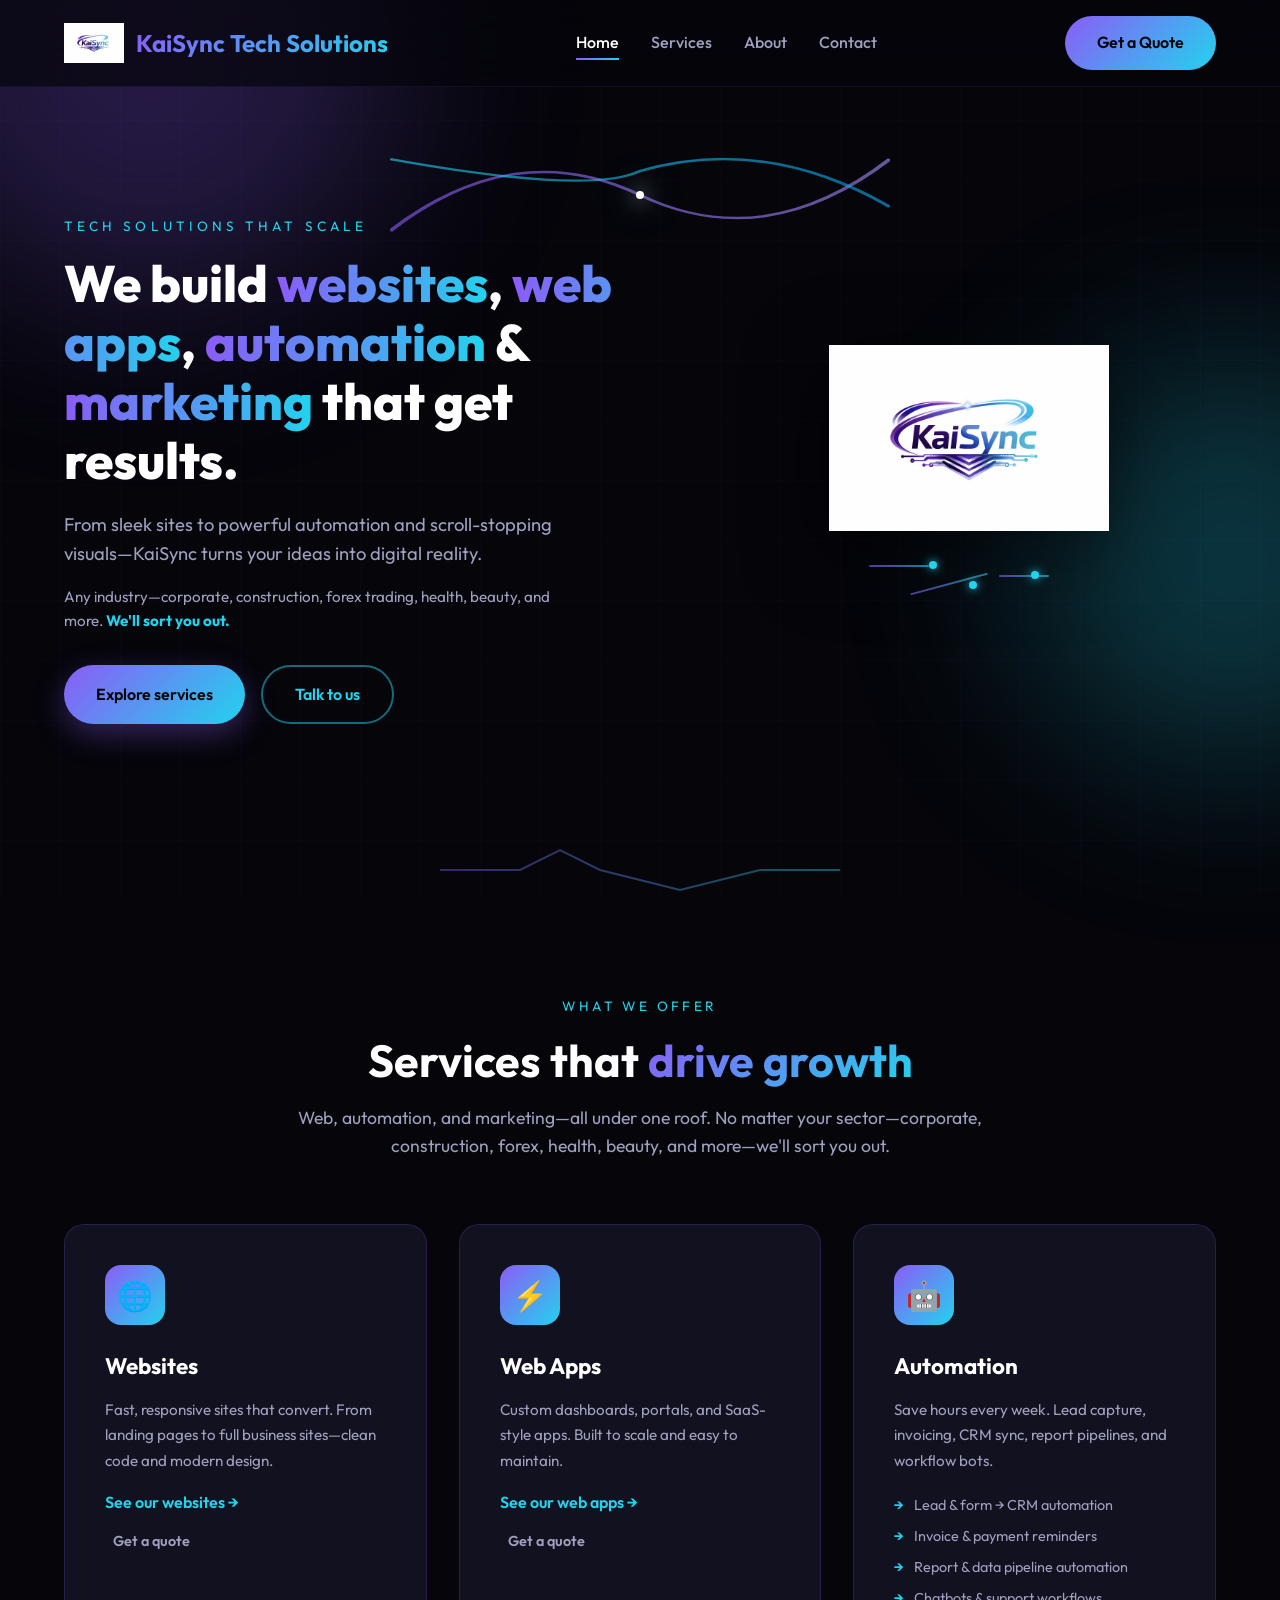
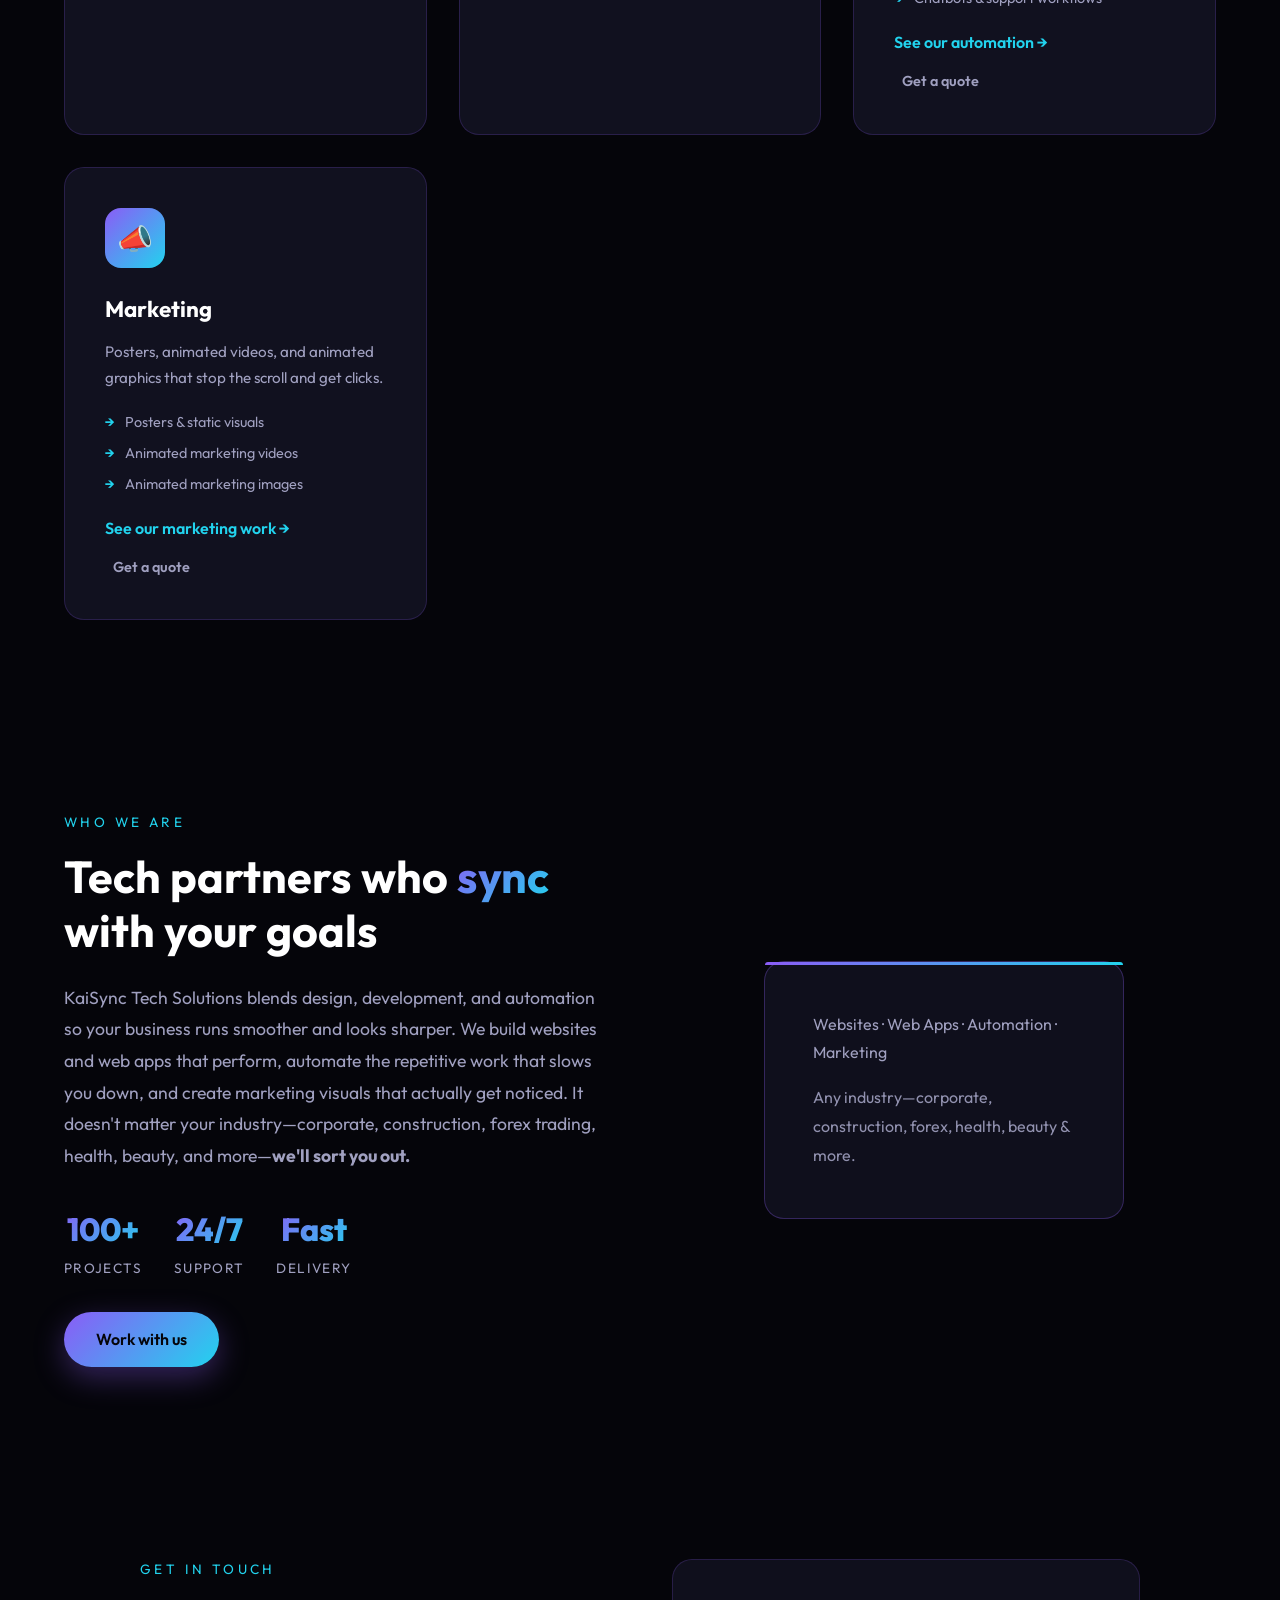
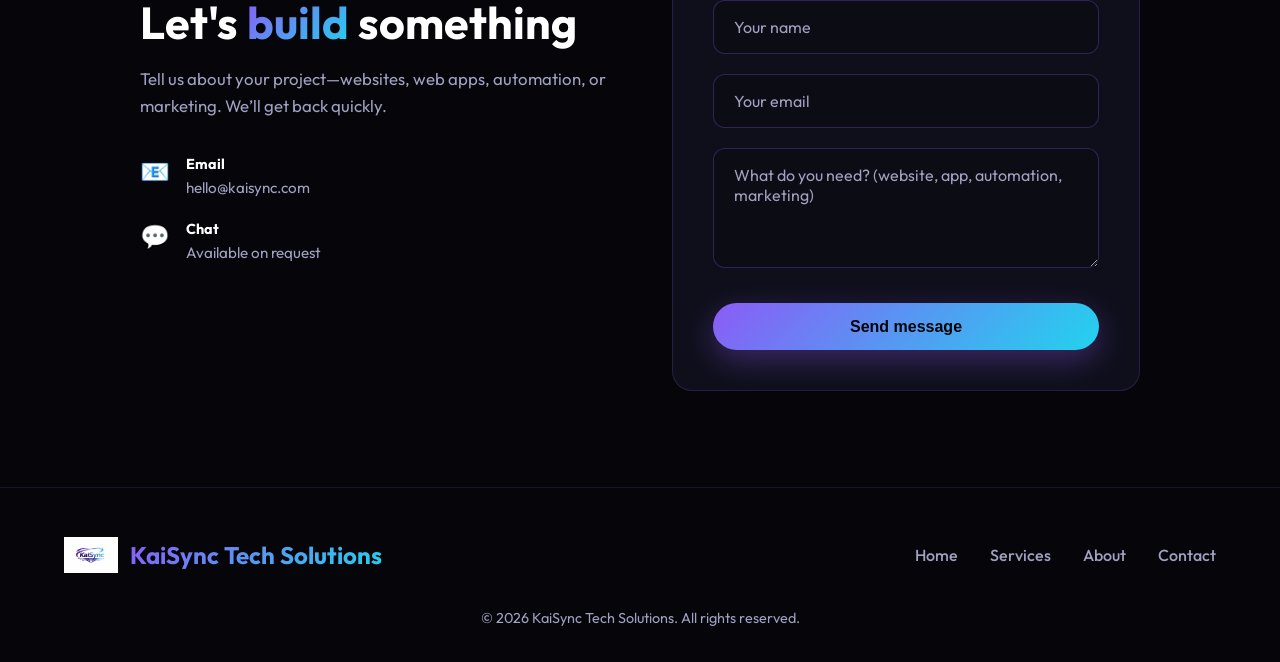
==== index.html @ a24d7d3e "initial commit" ====
<!DOCTYPE html>
<html lang="en">
<head>
    <meta charset="UTF-8">
    <meta name="viewport" content="width=device-width, initial-scale=1.0">
    <title>KaiSync Tech Solutions – Websites, Web Apps, Automation & Marketing</title>
    <link rel="stylesheet" href="styles.css">
    <link rel="preconnect" href="https://fonts.googleapis.com">
    <link rel="preconnect" href="https://fonts.gstatic.com" crossorigin>
    <link href="https://fonts.googleapis.com/css2?family=Outfit:wght@300;400;500;600;700;800&display=swap" rel="stylesheet">
</head>
<body>
    <!-- Animated background grid -->
    <div class="bg-grid" aria-hidden="true"></div>
    <div class="bg-glow bg-glow-1" aria-hidden="true"></div>
    <div class="bg-glow bg-glow-2" aria-hidden="true"></div>

    <nav class="navbar" id="navbar">
        <div class="container nav-inner">
            <a href="#home" class="logo-wrap">
                <img src="assets/logo.png" alt="KaiSync Tech Solutions" class="logo-img" onerror="this.style.display='none'">
                <span class="logo-text">KaiSync Tech Solutions</span>
            </a>
            <ul class="nav-menu" id="navMenu">
                <li><a href="#home" class="nav-link active">Home</a></li>
                <li><a href="#services" class="nav-link">Services</a></li>
                <li><a href="#about" class="nav-link">About</a></li>
                <li><a href="#contact" class="nav-link">Contact</a></li>
            </ul>
            <a href="#contact" class="btn btn-nav">Get a Quote</a>
            <button class="hamburger" id="hamburger" aria-label="Menu">
                <span></span><span></span><span></span>
            </button>
        </div>
    </nav>

    <main>
        <!-- Hero -->
        <section id="home" class="hero">
            <div class="hero-orbits" aria-hidden="true">
                <svg class="orbit orbit-left" viewBox="0 0 200 100" preserveAspectRatio="none">
                    <path class="orbit-path" d="M 0 80 Q 50 0 100 50 Q 150 100 200 20" fill="none" stroke="url(#grad-purple)" stroke-width="2"/>
                    <defs><linearGradient id="grad-purple" x1="0%" y1="0%" x2="100%" y2="0%"><stop offset="0%" style="stop-color:#8b5cf6"/><stop offset="100%" style="stop-color:#a78bfa"/></linearGradient></defs>
                </svg>
                <svg class="orbit orbit-right" viewBox="0 0 200 100" preserveAspectRatio="none">
                    <path class="orbit-path" d="M 0 20 Q 80 50 100 30 Q 150 0 200 60" fill="none" stroke="url(#grad-cyan)" stroke-width="2"/>
                    <defs><linearGradient id="grad-cyan" x1="0%" y1="0%" x2="100%" y2="0%"><stop offset="0%" style="stop-color:#22d3ee"/><stop offset="100%" style="stop-color:#0ea5e9"/></linearGradient></defs>
                </svg>
                <span class="orbit-sparkle"></span>
            </div>
            <div class="container hero-inner">
                <div class="hero-content">
                    <p class="hero-eyebrow">Tech solutions that scale</p>
                    <h1 class="hero-title">We build <span class="gradient-text">websites</span>, <span class="gradient-text">web apps</span>, <span class="gradient-text">automation</span> &amp; <span class="gradient-text">marketing</span> that get results.</h1>
                    <p class="hero-subtitle">From sleek sites to powerful automation and scroll-stopping visuals—KaiSync turns your ideas into digital reality.</p>
                    <p class="hero-industries">Any industry—corporate, construction, forex trading, health, beauty, and more. <strong>We'll sort you out.</strong></p>
                    <div class="hero-buttons">
                        <a href="#services" class="btn btn-primary">Explore services</a>
                        <a href="#contact" class="btn btn-secondary">Talk to us</a>
                    </div>
                </div>
                <div class="hero-media">
                    <img src="assets/logo.png" alt="KaiSync Tech Solutions" class="hero-logo">
                    <div class="circuit-mock" aria-hidden="true">
                        <span class="circuit-line c1"></span><span class="circuit-line c2"></span><span class="circuit-line c3"></span>
                        <span class="circuit-node n1"></span><span class="circuit-node n2"></span><span class="circuit-node n3"></span>
                    </div>
                </div>
            </div>
            <div class="hero-circuit-bottom" aria-hidden="true">
                <svg viewBox="0 0 400 60" class="circuit-svg"><path class="circuit-path" d="M0 30 H80 L120 10 L160 30 L240 50 L320 30 L400 30" fill="none" stroke="url(#hero-circuit)" stroke-width="2"/><defs><linearGradient id="hero-circuit" x1="0%" y1="0%" x2="100%" y2="0%"><stop offset="0%" stop-color="#8b5cf6"/><stop offset="100%" stop-color="#22d3ee"/></linearGradient></defs></svg>
            </div>
        </section>

        <!-- Services -->
        <section id="services" class="services">
            <div class="container">
                <div class="section-header">
                    <p class="section-eyebrow">What we offer</p>
                    <h2 class="section-title">Services that <span class="gradient-text">drive growth</span></h2>
                    <p class="section-desc">Web, automation, and marketing—all under one roof. No matter your sector—corporate, construction, forex, health, beauty, and more—we'll sort you out.</p>
                </div>
                <div class="services-grid">
                    <article class="service-card" data-tilt>
                        <a href="services/websites.html" class="service-card-link">
                            <div class="service-card-glow"></div>
                            <div class="service-icon-wrap"><span class="service-icon">🌐</span></div>
                            <h3>Websites</h3>
                            <p>Fast, responsive sites that convert. From landing pages to full business sites—clean code and modern design.</p>
                            <span class="service-link">See our websites →</span>
                        </a>
                        <a href="#contact" class="service-link service-link-sub">Get a quote</a>
                    </article>
                    <article class="service-card" data-tilt>
                        <a href="services/web-apps.html" class="service-card-link">
                            <div class="service-card-glow"></div>
                            <div class="service-icon-wrap"><span class="service-icon">⚡</span></div>
                            <h3>Web Apps</h3>
                            <p>Custom dashboards, portals, and SaaS-style apps. Built to scale and easy to maintain.</p>
                            <span class="service-link">See our web apps →</span>
                        </a>
                        <a href="#contact" class="service-link service-link-sub">Get a quote</a>
                    </article>
                    <article class="service-card" data-tilt>
                        <a href="services/automation.html" class="service-card-link">
                            <div class="service-card-glow"></div>
                            <div class="service-icon-wrap"><span class="service-icon">🤖</span></div>
                            <h3>Automation</h3>
                            <p>Save hours every week. Lead capture, invoicing, CRM sync, report pipelines, and workflow bots.</p>
                            <ul class="service-highlights">
                                <li>Lead & form → CRM automation</li>
                                <li>Invoice & payment reminders</li>
                                <li>Report & data pipeline automation</li>
                                <li>Chatbots & support workflows</li>
                            </ul>
                            <span class="service-link">See our automation →</span>
                        </a>
                        <a href="#contact" class="service-link service-link-sub">Get a quote</a>
                    </article>
                    <article class="service-card" data-tilt>
                        <a href="services/marketing.html" class="service-card-link">
                            <div class="service-card-glow"></div>
                            <div class="service-icon-wrap"><span class="service-icon">📣</span></div>
                            <h3>Marketing</h3>
                            <p>Posters, animated videos, and animated graphics that stop the scroll and get clicks.</p>
                            <ul class="service-highlights">
                                <li>Posters & static visuals</li>
                                <li>Animated marketing videos</li>
                                <li>Animated marketing images</li>
                            </ul>
                            <span class="service-link">See our marketing work →</span>
                        </a>
                        <a href="#contact" class="service-link service-link-sub">Get a quote</a>
                    </article>
                </div>
            </div>
        </section>

        <!-- About -->
        <section id="about" class="about">
            <div class="container">
                <div class="about-inner">
                    <div class="about-content">
                        <p class="section-eyebrow">Who we are</p>
                        <h2 class="section-title">Tech partners who <span class="gradient-text">sync</span> with your goals</h2>
                        <p class="about-desc">KaiSync Tech Solutions blends design, development, and automation so your business runs smoother and looks sharper. We build websites and web apps that perform, automate the repetitive work that slows you down, and create marketing visuals that actually get noticed. It doesn't matter your industry—corporate, construction, forex trading, health, beauty, and more—<strong>we'll sort you out.</strong></p>
                        <div class="about-stats">
                            <div class="stat"><span class="stat-num">100+</span><span class="stat-label">Projects</span></div>
                            <div class="stat"><span class="stat-num">24/7</span><span class="stat-label">Support</span></div>
                            <div class="stat"><span class="stat-num">Fast</span><span class="stat-label">Delivery</span></div>
                        </div>
                        <a href="#contact" class="btn btn-primary">Work with us</a>
                    </div>
                    <div class="about-visual">
                        <div class="about-card">
                            <span class="about-card-line"></span>
                            <p>Websites · Web Apps · Automation · Marketing</p>
                            <p class="about-card-industries">Any industry—corporate, construction, forex, health, beauty &amp; more.</p>
                        </div>
                    </div>
                </div>
            </div>
        </section>

        <!-- Contact -->
        <section id="contact" class="contact">
            <div class="container">
                <div class="contact-inner">
                    <div class="contact-info">
                        <p class="section-eyebrow">Get in touch</p>
                        <h2 class="section-title">Let's <span class="gradient-text">build</span> something</h2>
                        <p class="contact-desc">Tell us about your project—websites, web apps, automation, or marketing. We’ll get back quickly.</p>
                        <div class="contact-details">
                            <div class="contact-item">
                                <span class="contact-icon">📧</span>
                                <div><strong>Email</strong><br>hello@kaisync.com</div>
                            </div>
                            <div class="contact-item">
                                <span class="contact-icon">💬</span>
                                <div><strong>Chat</strong><br>Available on request</div>
                            </div>
                        </div>
                    </div>
                    <form class="contact-form" id="contactForm">
                        <div class="form-group">
                            <input type="text" id="name" name="name" placeholder="Your name" required>
                        </div>
                        <div class="form-group">
                            <input type="email" id="email" name="email" placeholder="Your email" required>
                        </div>
                        <div class="form-group">
                            <textarea id="message" name="message" rows="4" placeholder="What do you need? (website, app, automation, marketing)" required></textarea>
                        </div>
                        <button type="submit" class="btn btn-primary btn-block">Send message</button>
                    </form>
                </div>
            </div>
        </section>
    </main>

    <footer class="footer">
        <div class="container">
            <div class="footer-top">
                <a href="#home" class="footer-logo">
                    <img src="assets/logo.png" alt="KaiSync" class="footer-logo-img">
                    <span class="logo-text">KaiSync Tech Solutions</span>
                </a>
                <ul class="footer-nav">
                    <li><a href="#home">Home</a></li>
                    <li><a href="#services">Services</a></li>
                    <li><a href="#about">About</a></li>
                    <li><a href="#contact">Contact</a></li>
                </ul>
            </div>
            <div class="footer-bottom">
                <p>© 2026 KaiSync Tech Solutions. All rights reserved.</p>
            </div>
        </div>
    </footer>

    <script src="script.js"></script>
</body>
</html>
---- styles.css ----
/* KaiSync Tech Solutions – Purple/Cyan theme, modern animations */
* {
    margin: 0;
    padding: 0;
    box-sizing: border-box;
}

:root {
    --purple: #8b5cf6;
    --purple-light: #a78bfa;
    --purple-dark: #6d28d9;
    --cyan: #22d3ee;
    --cyan-light: #67e8f9;
    --cyan-dark: #0ea5e9;
    --black: #05050a;
    --dark: #0a0a12;
    --gray: #1a1a2e;
    --gray-light: #2a2a4a;
    --white: #ffffff;
    --text: #e0e0f0;
    --text-muted: #a0a0c0;
    --gradient-main: linear-gradient(135deg, var(--purple) 0%, var(--cyan) 100%);
    --gradient-reverse: linear-gradient(135deg, var(--cyan) 0%, var(--purple) 100%);
    --glow-purple: 0 0 40px rgba(139, 92, 246, 0.4);
    --glow-cyan: 0 0 40px rgba(34, 211, 238, 0.4);
}

html {
    scroll-behavior: smooth;
}

body {
    font-family: 'Outfit', sans-serif;
    background: var(--black);
    color: var(--text);
    line-height: 1.6;
    overflow-x: hidden;
}

.container {
    max-width: 1200px;
    margin: 0 auto;
    padding: 0 24px;
}

/* Background effects */
.bg-grid {
    position: fixed;
    inset: 0;
    background-image:
        linear-gradient(rgba(139, 92, 246, 0.03) 1px, transparent 1px),
        linear-gradient(90deg, rgba(139, 92, 246, 0.03) 1px, transparent 1px);
    background-size: 60px 60px;
    pointer-events: none;
    z-index: 0;
}

.bg-glow {
    position: fixed;
    border-radius: 50%;
    filter: blur(100px);
    opacity: 0.25;
    pointer-events: none;
    z-index: 0;
    animation: float-glow 12s ease-in-out infinite;
}

.bg-glow-1 {
    width: 500px;
    height: 500px;
    background: var(--purple);
    top: -200px;
    left: -100px;
    animation-delay: 0s;
}

.bg-glow-2 {
    width: 400px;
    height: 400px;
    background: var(--cyan);
    top: 40%;
    right: -150px;
    animation-delay: -6s;
}

@keyframes float-glow {
    0%, 100% { transform: translate(0, 0) scale(1); }
    50% { transform: translate(30px, -20px) scale(1.05); }
}

/* Navbar */
.navbar {
    position: fixed;
    top: 0;
    left: 0;
    right: 0;
    z-index: 1000;
    padding: 1rem 0;
    transition: all 0.4s cubic-bezier(0.4, 0, 0.2, 1);
    background: rgba(5, 5, 10, 0.7);
    backdrop-filter: blur(20px);
    border-bottom: 1px solid rgba(139, 92, 246, 0.1);
}

.navbar.scrolled {
    background: rgba(5, 5, 10, 0.95);
    box-shadow: var(--glow-purple);
}

.nav-inner {
    display: flex;
    align-items: center;
    justify-content: space-between;
    gap: 2rem;
}

.logo-wrap {
    display: flex;
    align-items: center;
    gap: 0.75rem;
    text-decoration: none;
    color: inherit;
}

.logo-img {
    height: 40px;
    width: auto;
    object-fit: contain;
}

.logo-text {
    font-size: 1.5rem;
    font-weight: 700;
    background: var(--gradient-main);
    -webkit-background-clip: text;
    -webkit-text-fill-color: transparent;
    background-clip: text;
}

.nav-menu {
    display: flex;
    list-style: none;
    gap: 2rem;
    align-items: center;
}

.nav-link {
    color: var(--text-muted);
    text-decoration: none;
    font-weight: 500;
    position: relative;
    padding: 0.5rem 0;
    transition: color 0.3s ease;
}

.nav-link::after {
    content: '';
    position: absolute;
    bottom: 0;
    left: 0;
    width: 0;
    height: 2px;
    background: var(--gradient-main);
    transition: width 0.3s ease;
}

.nav-link:hover,
.nav-link.active {
    color: var(--white);
}

.nav-link:hover::after,
.nav-link.active::after {
    width: 100%;
}

.btn-nav {
    display: inline-flex;
    align-items: center;
    padding: 0.6rem 1.5rem;
    border-radius: 999px;
    font-weight: 600;
    text-decoration: none;
    background: var(--gradient-main);
    color: var(--black);
    border: none;
    cursor: pointer;
    transition: transform 0.3s ease, box-shadow 0.3s ease;
}

.btn-nav:hover {
    transform: translateY(-2px);
    box-shadow: var(--glow-purple);
}

.hamburger {
    display: none;
    flex-direction: column;
    gap: 6px;
    background: none;
    border: none;
    cursor: pointer;
    padding: 8px;
}

.hamburger span {
    width: 24px;
    height: 2px;
    background: var(--gradient-main);
    border-radius: 2px;
    transition: transform 0.3s ease, opacity 0.3s ease;
}

.hamburger.active span:nth-child(1) {
    transform: rotate(45deg) translate(5px, 5px);
}

.hamburger.active span:nth-child(2) {
    opacity: 0;
}

.hamburger.active span:nth-child(3) {
    transform: rotate(-45deg) translate(5px, -5px);
}

/* Hero */
.hero {
    position: relative;
    min-height: 100vh;
    display: flex;
    align-items: center;
    padding: 120px 0 80px;
    overflow: hidden;
}

.hero-orbits {
    position: absolute;
    top: 15%;
    left: 50%;
    transform: translateX(-50%);
    width: 80%;
    max-width: 500px;
    height: 120px;
    pointer-events: none;
}

.orbit {
    position: absolute;
    width: 100%;
    height: 100%;
    opacity: 0.6;
}

.orbit-left {
    animation: orbit-float 8s ease-in-out infinite;
}

.orbit-right {
    animation: orbit-float 8s ease-in-out infinite reverse;
    animation-delay: -2s;
}

.orbit-path {
    stroke-dasharray: 400;
    stroke-dashoffset: 400;
    animation: orbit-draw 3s ease forwards;
}

@keyframes orbit-float {
    0%, 100% { transform: translateY(0); }
    50% { transform: translateY(-10px); }
}

@keyframes orbit-draw {
    to { stroke-dashoffset: 0; }
}

.orbit-sparkle {
    position: absolute;
    top: 50%;
    left: 50%;
    transform: translate(-50%, -50%);
    width: 8px;
    height: 8px;
    background: var(--white);
    border-radius: 50%;
    box-shadow: 0 0 20px var(--white), 0 0 40px var(--cyan);
    animation: sparkle-pulse 2s ease-in-out infinite;
}

@keyframes sparkle-pulse {
    0%, 100% { opacity: 1; transform: translate(-50%, -50%) scale(1); }
    50% { opacity: 0.7; transform: translate(-50%, -50%) scale(1.3); }
}

.hero-inner {
    display: grid;
    grid-template-columns: 1.2fr 1fr;
    gap: 4rem;
    align-items: center;
    position: relative;
    z-index: 1;
}

.hero-content {
    animation: fade-up 1s ease forwards;
}

.hero-eyebrow {
    font-size: 0.85rem;
    text-transform: uppercase;
    letter-spacing: 0.3em;
    color: var(--cyan);
    margin-bottom: 1rem;
    opacity: 0;
    animation: fade-up 0.8s ease 0.2s forwards;
}

.hero-title {
    font-size: clamp(2rem, 4vw, 3.2rem);
    font-weight: 800;
    line-height: 1.15;
    margin-bottom: 1.25rem;
    color: var(--white);
    opacity: 0;
    animation: fade-up 0.8s ease 0.3s forwards;
}

.gradient-text {
    background: var(--gradient-main);
    -webkit-background-clip: text;
    -webkit-text-fill-color: transparent;
    background-clip: text;
}

.hero-subtitle {
    font-size: 1.15rem;
    color: var(--text-muted);
    margin-bottom: 1rem;
    max-width: 520px;
    opacity: 0;
    animation: fade-up 0.8s ease 0.4s forwards;
}

.hero-industries {
    font-size: 0.95rem;
    color: var(--text-muted);
    margin-bottom: 2rem;
    max-width: 520px;
    opacity: 0;
    animation: fade-up 0.8s ease 0.45s forwards;
}

.hero-industries strong {
    color: var(--cyan);
}

.hero-buttons {
    display: flex;
    flex-wrap: wrap;
    gap: 1rem;
    opacity: 0;
    animation: fade-up 0.8s ease 0.5s forwards;
}

.btn {
    display: inline-flex;
    align-items: center;
    justify-content: center;
    padding: 0.9rem 2rem;
    border-radius: 999px;
    font-weight: 600;
    font-size: 1rem;
    text-decoration: none;
    border: none;
    cursor: pointer;
    transition: transform 0.3s ease, box-shadow 0.3s ease;
}

.btn-primary {
    background: var(--gradient-main);
    color: var(--black);
    box-shadow: 0 10px 30px rgba(139, 92, 246, 0.35);
}

.btn-primary:hover {
    transform: translateY(-3px);
    box-shadow: var(--glow-purple);
}

.btn-secondary {
    background: transparent;
    color: var(--cyan);
    border: 2px solid rgba(34, 211, 238, 0.5);
}

.btn-secondary:hover {
    background: rgba(34, 211, 238, 0.1);
    transform: translateY(-2px);
}

.hero-media {
    position: relative;
    display: flex;
    flex-direction: column;
    align-items: center;
    gap: 1.5rem;
    opacity: 0;
    animation: fade-up 1s ease 0.5s forwards;
}

.hero-logo {
    max-width: 280px;
    width: 100%;
    height: auto;
    filter: drop-shadow(0 20px 40px rgba(0, 0, 0, 0.5));
    animation: logo-float 6s ease-in-out infinite;
}

@keyframes logo-float {
    0%, 100% { transform: translateY(0); }
    50% { transform: translateY(-15px); }
}

.circuit-mock {
    position: relative;
    width: 200px;
    height: 40px;
}

.circuit-line {
    position: absolute;
    background: var(--gradient-main);
    border-radius: 2px;
    opacity: 0.6;
}

.circuit-line.c1 { width: 60px; height: 2px; top: 10px; left: 0; }
.circuit-line.c2 { width: 80px; height: 2px; bottom: 10px; left: 40px; transform: rotate(-15deg); }
.circuit-line.c3 { width: 50px; height: 2px; top: 20px; right: 20px; }

.circuit-node {
    position: absolute;
    width: 8px;
    height: 8px;
    background: var(--cyan);
    border-radius: 50%;
    box-shadow: 0 0 10px var(--cyan);
    animation: node-blink 2s ease-in-out infinite;
}

.circuit-node.n1 { top: 6px; left: 60px; }
.circuit-node.n2 { bottom: 6px; left: 100px; animation-delay: 0.5s; }
.circuit-node.n3 { top: 16px; right: 30px; animation-delay: 1s; }

@keyframes node-blink {
    0%, 100% { opacity: 1; }
    50% { opacity: 0.4; }
}

.hero-circuit-bottom {
    position: absolute;
    bottom: 0;
    left: 0;
    right: 0;
    height: 60px;
    pointer-events: none;
}

.circuit-svg {
    width: 100%;
    height: 100%;
    opacity: 0.4;
}

.circuit-path {
    stroke-dasharray: 500;
    stroke-dashoffset: 500;
    animation: circuit-draw 2s ease 1s forwards;
}

@keyframes circuit-draw {
    to { stroke-dashoffset: 0; }
}

@keyframes fade-up {
    from {
        opacity: 0;
        transform: translateY(30px);
    }
    to {
        opacity: 1;
        transform: translateY(0);
    }
}

/* Section shared */
.section-header {
    text-align: center;
    max-width: 700px;
    margin: 0 auto 4rem;
}

.section-eyebrow {
    font-size: 0.85rem;
    text-transform: uppercase;
    letter-spacing: 0.25em;
    color: var(--cyan);
    margin-bottom: 1rem;
}

.section-title {
    font-size: clamp(2rem, 3.5vw, 2.8rem);
    font-weight: 700;
    line-height: 1.2;
    margin-bottom: 1rem;
    color: var(--white);
}

.section-desc {
    font-size: 1.1rem;
    color: var(--text-muted);
}

/* Services */
.services {
    padding: 6rem 0;
    position: relative;
    z-index: 1;
}

.services-grid {
    display: grid;
    grid-template-columns: repeat(auto-fit, minmax(280px, 1fr));
    gap: 2rem;
}

.service-card {
    position: relative;
    background: rgba(26, 26, 46, 0.6);
    border: 1px solid rgba(139, 92, 246, 0.2);
    border-radius: 20px;
    padding: 2.5rem;
    overflow: hidden;
    transition: transform 0.4s cubic-bezier(0.4, 0, 0.2, 1), border-color 0.3s ease, box-shadow 0.3s ease;
}

.service-card-link {
    display: block;
    text-decoration: none;
    color: inherit;
    cursor: pointer;
    margin-bottom: 0.75rem;
}

.service-card-link:hover {
    color: inherit;
}

.service-card-link .service-link {
    display: inline-flex;
    align-items: center;
    gap: 0.5rem;
}

.service-card::before {
    content: '';
    position: absolute;
    top: 0;
    left: 0;
    right: 0;
    height: 3px;
    background: var(--gradient-main);
    transform: scaleX(0);
    transform-origin: left;
    transition: transform 0.4s ease;
}

.service-card:hover {
    transform: translateY(-8px);
    border-color: rgba(139, 92, 246, 0.5);
    box-shadow: var(--glow-purple);
}

.service-card:hover::before {
    transform: scaleX(1);
}

.service-card-glow {
    position: absolute;
    top: -50%;
    left: -50%;
    width: 200%;
    height: 200%;
    background: radial-gradient(circle at center, rgba(139, 92, 246, 0.08) 0%, transparent 50%);
    pointer-events: none;
    opacity: 0;
    transition: opacity 0.4s ease;
}

.service-card:hover .service-card-glow {
    opacity: 1;
}

.service-icon-wrap {
    width: 60px;
    height: 60px;
    border-radius: 16px;
    background: var(--gradient-main);
    display: flex;
    align-items: center;
    justify-content: center;
    margin-bottom: 1.5rem;
    font-size: 1.8rem;
}

.service-card h3 {
    font-size: 1.4rem;
    font-weight: 700;
    color: var(--white);
    margin-bottom: 0.75rem;
}

.service-card p {
    color: var(--text-muted);
    font-size: 0.95rem;
    line-height: 1.7;
    margin-bottom: 1rem;
}

.service-highlights {
    list-style: none;
    margin-bottom: 1rem;
}

.service-highlights li {
    font-size: 0.9rem;
    color: var(--text-muted);
    padding: 0.25rem 0;
    padding-left: 1.25rem;
    position: relative;
}

.service-highlights li::before {
    content: '→';
    position: absolute;
    left: 0;
    color: var(--cyan);
    font-weight: 600;
}

.service-link {
    display: inline-flex;
    align-items: center;
    gap: 0.5rem;
    color: var(--cyan);
    font-weight: 600;
    text-decoration: none;
    transition: gap 0.3s ease, color 0.3s ease;
}

.service-link:hover {
    gap: 0.75rem;
    color: var(--cyan-light);
}

.service-link-sub {
    font-size: 0.9rem;
    color: var(--text-muted);
    margin-left: 0.5rem;
}

.service-link-sub:hover {
    color: var(--cyan);
}

/* Reveal animation for service cards */
.service-card {
    opacity: 0;
    transform: translateY(40px);
}

.service-card.revealed {
    opacity: 1;
    transform: translateY(0);
}

.service-card:nth-child(1) { transition: opacity 0.6s ease 0.1s, transform 0.6s ease 0.1s; }
.service-card:nth-child(2) { transition: opacity 0.6s ease 0.2s, transform 0.6s ease 0.2s; }
.service-card:nth-child(3) { transition: opacity 0.6s ease 0.3s, transform 0.6s ease 0.3s; }
.service-card:nth-child(4) { transition: opacity 0.6s ease 0.4s, transform 0.6s ease 0.4s; }

/* About */
.about {
    padding: 6rem 0;
    position: relative;
    z-index: 1;
}

.about-inner {
    display: grid;
    grid-template-columns: 1fr 1fr;
    gap: 4rem;
    align-items: center;
}

.about-content .section-eyebrow {
    margin-bottom: 1rem;
}

.about-content .section-title {
    margin-bottom: 1.5rem;
}

.about-desc {
    font-size: 1.1rem;
    color: var(--text-muted);
    line-height: 1.8;
    margin-bottom: 2rem;
}

.about-stats {
    display: flex;
    gap: 2rem;
    margin-bottom: 2rem;
}

.stat {
    text-align: center;
}

.stat-num {
    display: block;
    font-size: 2rem;
    font-weight: 800;
    background: var(--gradient-main);
    -webkit-background-clip: text;
    -webkit-text-fill-color: transparent;
    background-clip: text;
}

.stat-label {
    font-size: 0.85rem;
    color: var(--text-muted);
    text-transform: uppercase;
    letter-spacing: 0.1em;
}

.about-visual {
    display: flex;
    justify-content: center;
}

.about-card {
    position: relative;
    background: rgba(26, 26, 46, 0.5);
    border: 1px solid rgba(139, 92, 246, 0.3);
    border-radius: 20px;
    padding: 3rem;
    max-width: 360px;
}

.about-card-line {
    position: absolute;
    top: 0;
    left: 0;
    right: 0;
    height: 3px;
    background: var(--gradient-main);
    border-radius: 20px 20px 0 0;
}

.about-card p {
    color: var(--text-muted);
    font-size: 1rem;
    line-height: 1.8;
}

.about-card-industries {
    margin-top: 1rem;
    font-size: 0.9rem;
    color: var(--cyan);
    opacity: 0.9;
}

.about-content.revealed .about-card {
    animation: fade-up 0.8s ease forwards;
}

/* Contact */
.contact {
    padding: 6rem 0;
    position: relative;
    z-index: 1;
}

.contact-inner {
    display: grid;
    grid-template-columns: 1fr 1fr;
    gap: 4rem;
    align-items: start;
    max-width: 1000px;
    margin: 0 auto;
}

.contact-info .section-title {
    margin-bottom: 1rem;
}

.contact-desc {
    font-size: 1.05rem;
    color: var(--text-muted);
    margin-bottom: 2rem;
}

.contact-details {
    display: flex;
    flex-direction: column;
    gap: 1rem;
}

.contact-item {
    display: flex;
    align-items: flex-start;
    gap: 1rem;
}

.contact-icon {
    font-size: 1.5rem;
}

.contact-item strong {
    color: var(--white);
    font-size: 0.9rem;
}

.contact-item div {
    color: var(--text-muted);
    font-size: 0.95rem;
}

.contact-form {
    background: rgba(26, 26, 46, 0.5);
    border: 1px solid rgba(139, 92, 246, 0.2);
    border-radius: 20px;
    padding: 2.5rem;
    display: flex;
    flex-direction: column;
    gap: 1.25rem;
}

.form-group input,
.form-group textarea {
    width: 100%;
    padding: 1rem 1.25rem;
    border-radius: 12px;
    border: 1px solid rgba(139, 92, 246, 0.3);
    background: rgba(10, 10, 18, 0.6);
    color: var(--white);
    font-family: inherit;
    font-size: 1rem;
    transition: border-color 0.3s ease, box-shadow 0.3s ease;
}

.form-group input::placeholder,
.form-group textarea::placeholder {
    color: var(--text-muted);
}

.form-group input:focus,
.form-group textarea:focus {
    outline: none;
    border-color: var(--purple);
    box-shadow: 0 0 0 3px rgba(139, 92, 246, 0.2);
}

.form-group textarea {
    resize: vertical;
    min-height: 120px;
}

.btn-block {
    width: 100%;
    margin-top: 0.5rem;
}

/* Footer */
.footer {
    padding: 3rem 0 2rem;
    border-top: 1px solid rgba(139, 92, 246, 0.15);
    position: relative;
    z-index: 1;
}

.footer-top {
    display: flex;
    justify-content: space-between;
    align-items: center;
    flex-wrap: wrap;
    gap: 2rem;
    margin-bottom: 2rem;
}

.footer-logo {
    display: flex;
    align-items: center;
    gap: 0.75rem;
    text-decoration: none;
    color: var(--text-muted);
}

.footer-logo-img {
    height: 36px;
    width: auto;
}

.footer-nav {
    display: flex;
    list-style: none;
    gap: 2rem;
}

.footer-nav a {
    color: var(--text-muted);
    text-decoration: none;
    font-weight: 500;
    transition: color 0.3s ease;
}

.footer-nav a:hover {
    color: var(--cyan);
}

.footer-bottom {
    text-align: center;
}

.footer-bottom p {
    font-size: 0.9rem;
    color: var(--text-muted);
}

/* Responsive */
@media (max-width: 900px) {
    .nav-menu,
    .btn-nav {
        display: none;
    }

    .hamburger {
        display: flex;
    }

    .nav-menu.active {
        display: flex;
        position: fixed;
        top: 70px;
        left: 0;
        right: 0;
        flex-direction: column;
        background: rgba(5, 5, 10, 0.98);
        padding: 2rem;
        border-bottom: 1px solid rgba(139, 92, 246, 0.2);
    }

    .hero-inner {
        grid-template-columns: 1fr;
        text-align: center;
    }

    .hero-content {
        display: flex;
        flex-direction: column;
        align-items: center;
    }

    .hero-subtitle {
        text-align: center;
    }

    .hero-buttons {
        justify-content: center;
    }

    .about-inner {
        grid-template-columns: 1fr;
        text-align: center;
    }

    .about-content {
        display: flex;
        flex-direction: column;
        align-items: center;
    }

    .about-stats {
        justify-content: center;
    }

    .contact-inner {
        grid-template-columns: 1fr;
    }

    .footer-top {
        flex-direction: column;
        text-align: center;
    }

    .footer-nav {
        justify-content: center;
    }
}

/* Extra "crazy" animations */
@keyframes gradient-shift {
    0%, 100% { filter: hue-rotate(0deg); }
    50% { filter: hue-rotate(5deg); }
}

.service-card:hover .service-icon-wrap {
    animation: icon-pulse 0.6s ease;
}

@keyframes icon-pulse {
    0% { transform: scale(1); }
    50% { transform: scale(1.1); }
    100% { transform: scale(1); }
}

.section-header.revealed .section-title {
    animation: fade-up 0.8s ease forwards;
}

.section-header.revealed .section-eyebrow {
    animation: fade-up 0.6s ease 0.1s forwards;
}

.hero-title .gradient-text {
    background: linear-gradient(90deg, var(--purple), var(--cyan), var(--purple));
    background-size: 200% auto;
    -webkit-background-clip: text;
    -webkit-text-fill-color: transparent;
    background-clip: text;
    animation: gradient-flow 4s ease infinite;
}

@keyframes gradient-flow {
    0%, 100% { background-position: 0% center; }
    50% { background-position: 100% center; }
}

.btn-primary:hover {
    animation: btn-glow 1.5s ease infinite;
}

@keyframes btn-glow {
    0%, 100% { box-shadow: 0 10px 30px rgba(139, 92, 246, 0.35); }
    50% { box-shadow: 0 15px 45px rgba(139, 92, 246, 0.6), 0 0 30px rgba(34, 211, 238, 0.3); }
}

@media (max-width: 600px) {
    .hero {
        padding: 100px 0 60px;
    }

    .services-grid {
        grid-template-columns: 1fr;
    }

    .about-stats {
        flex-direction: column;
        align-items: center;
    }
}
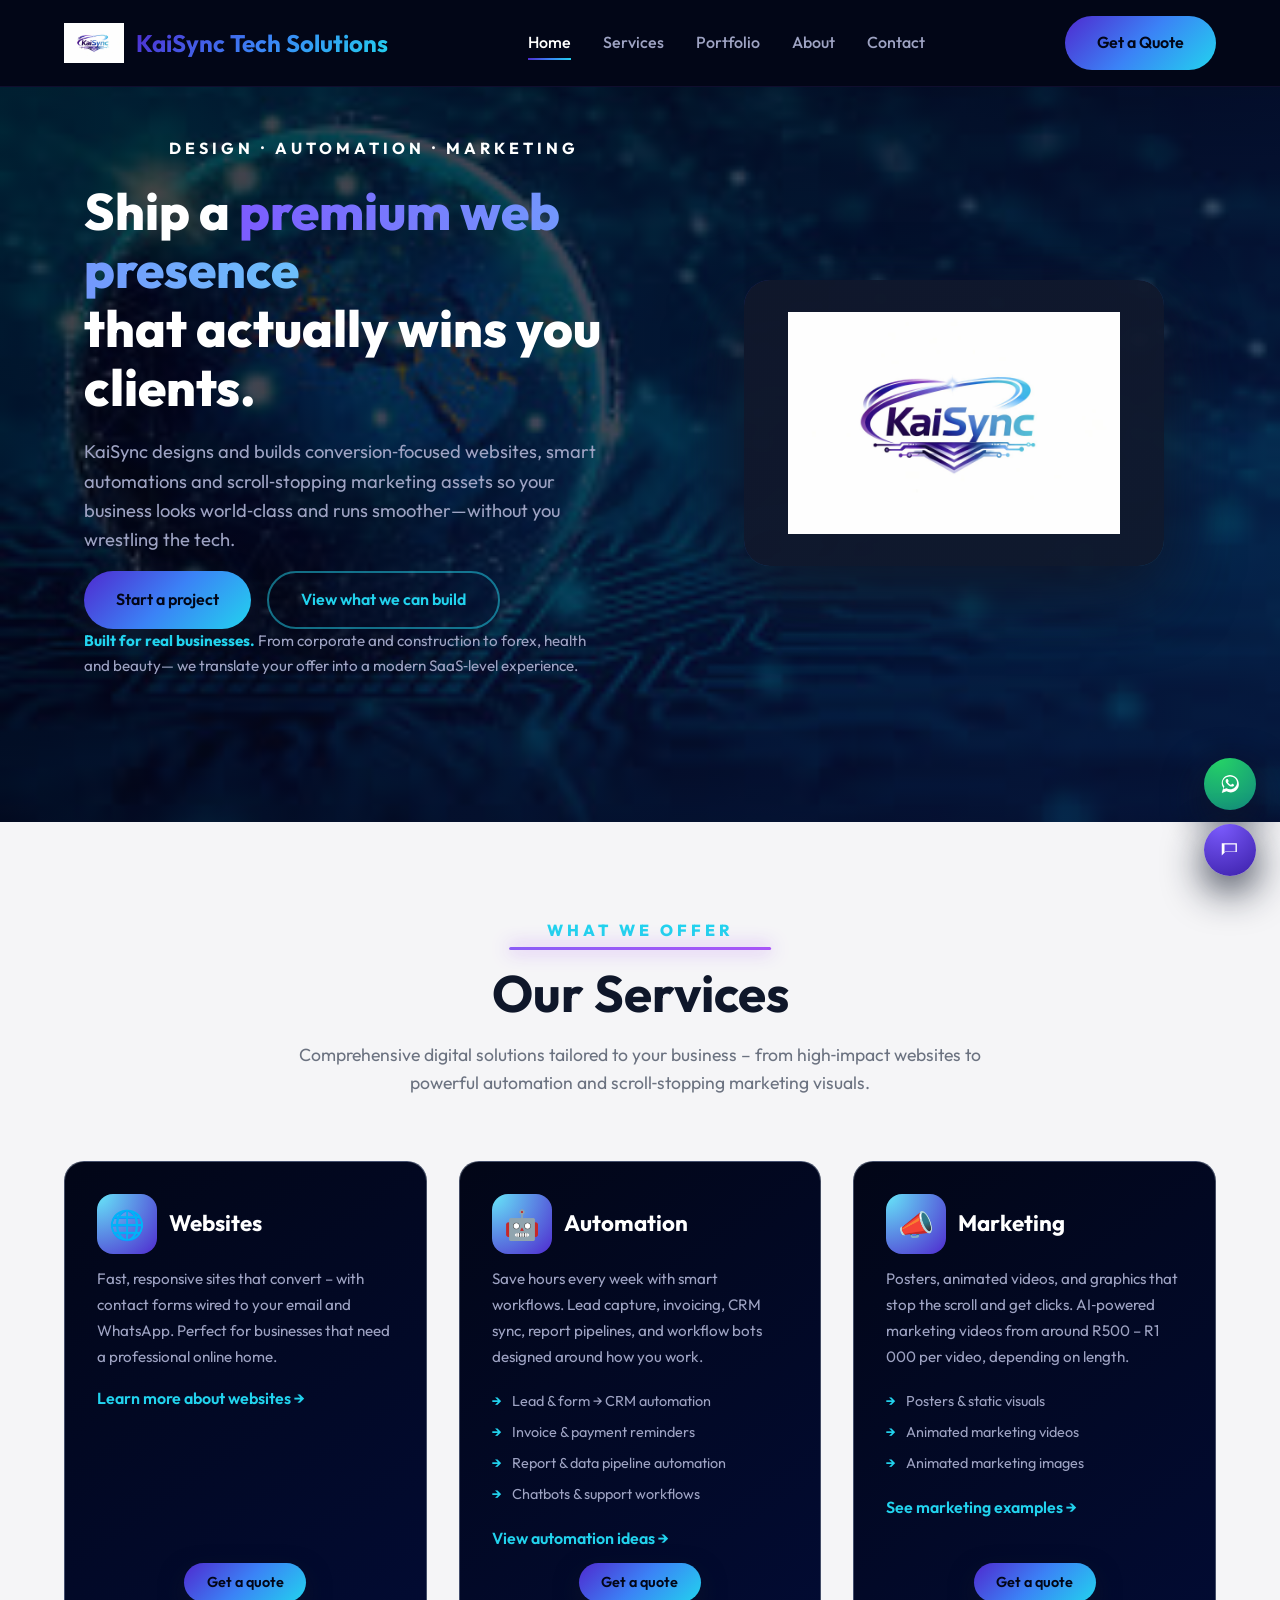
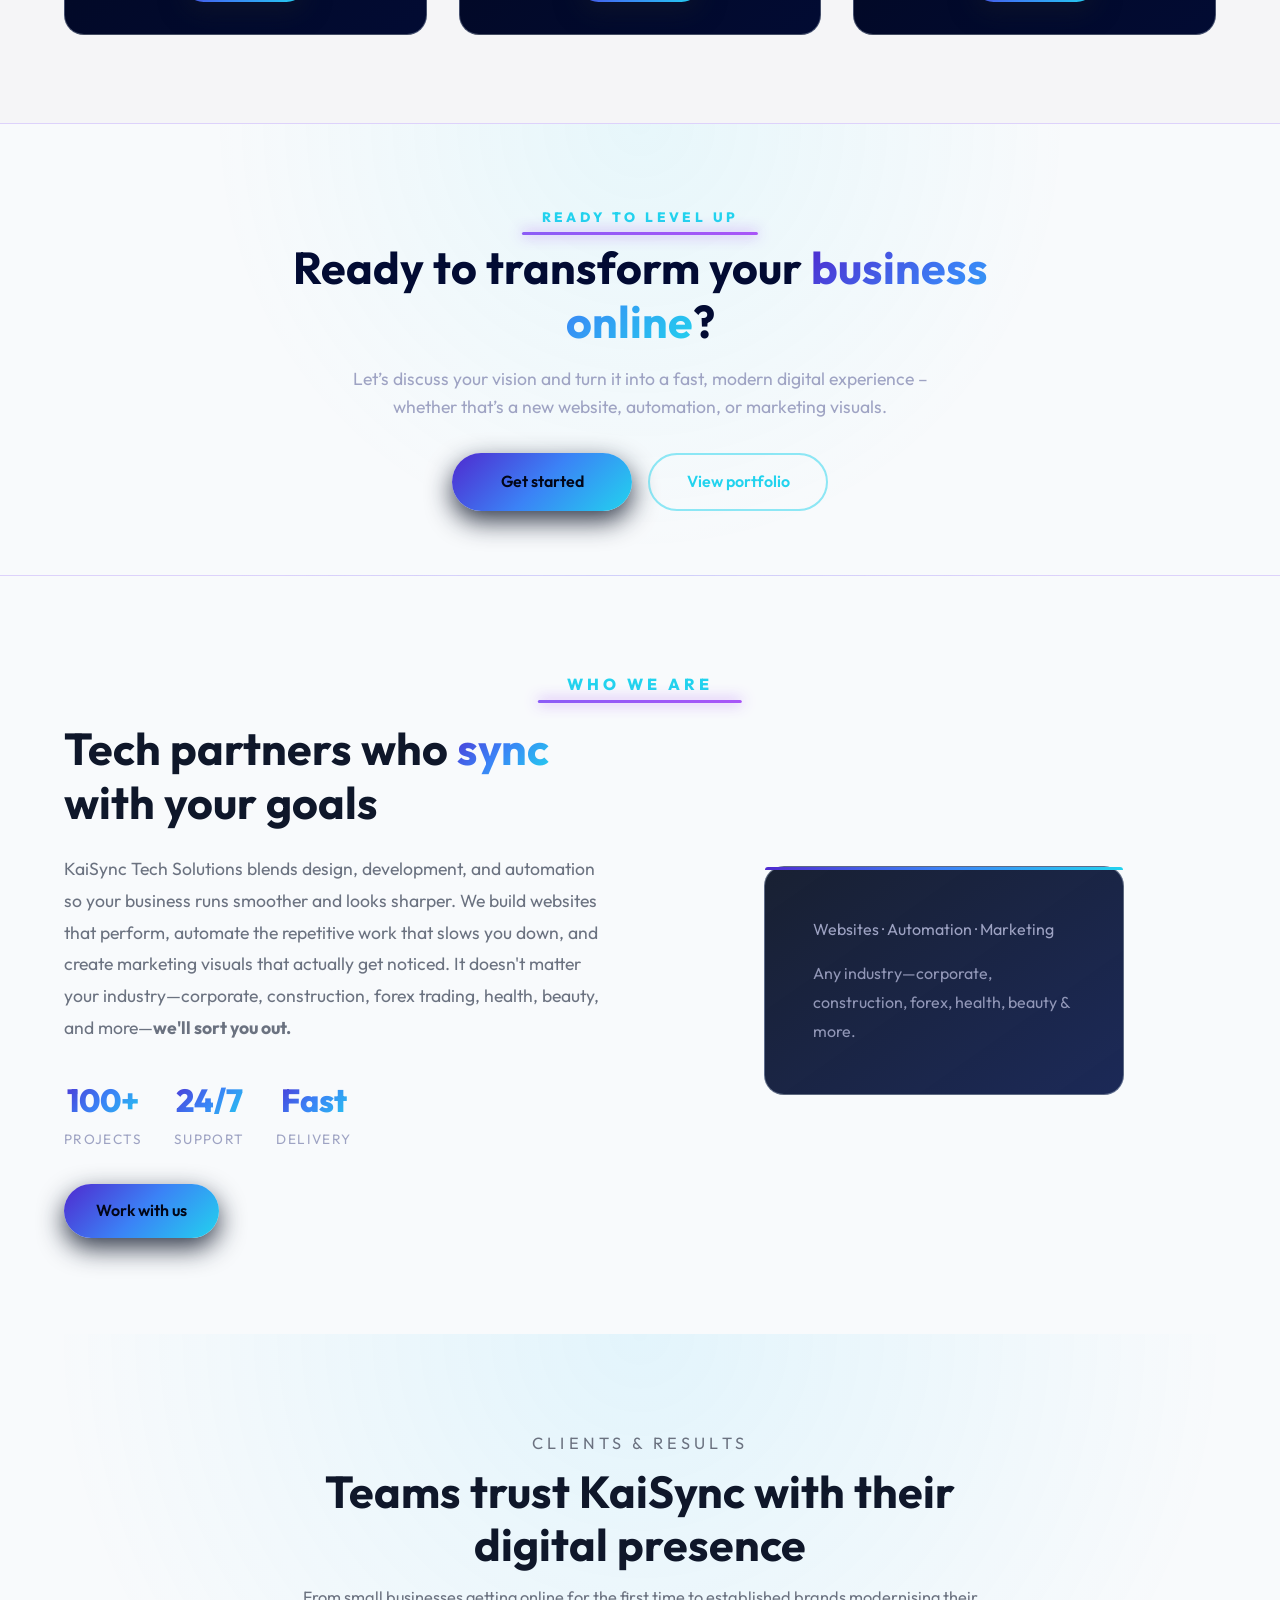
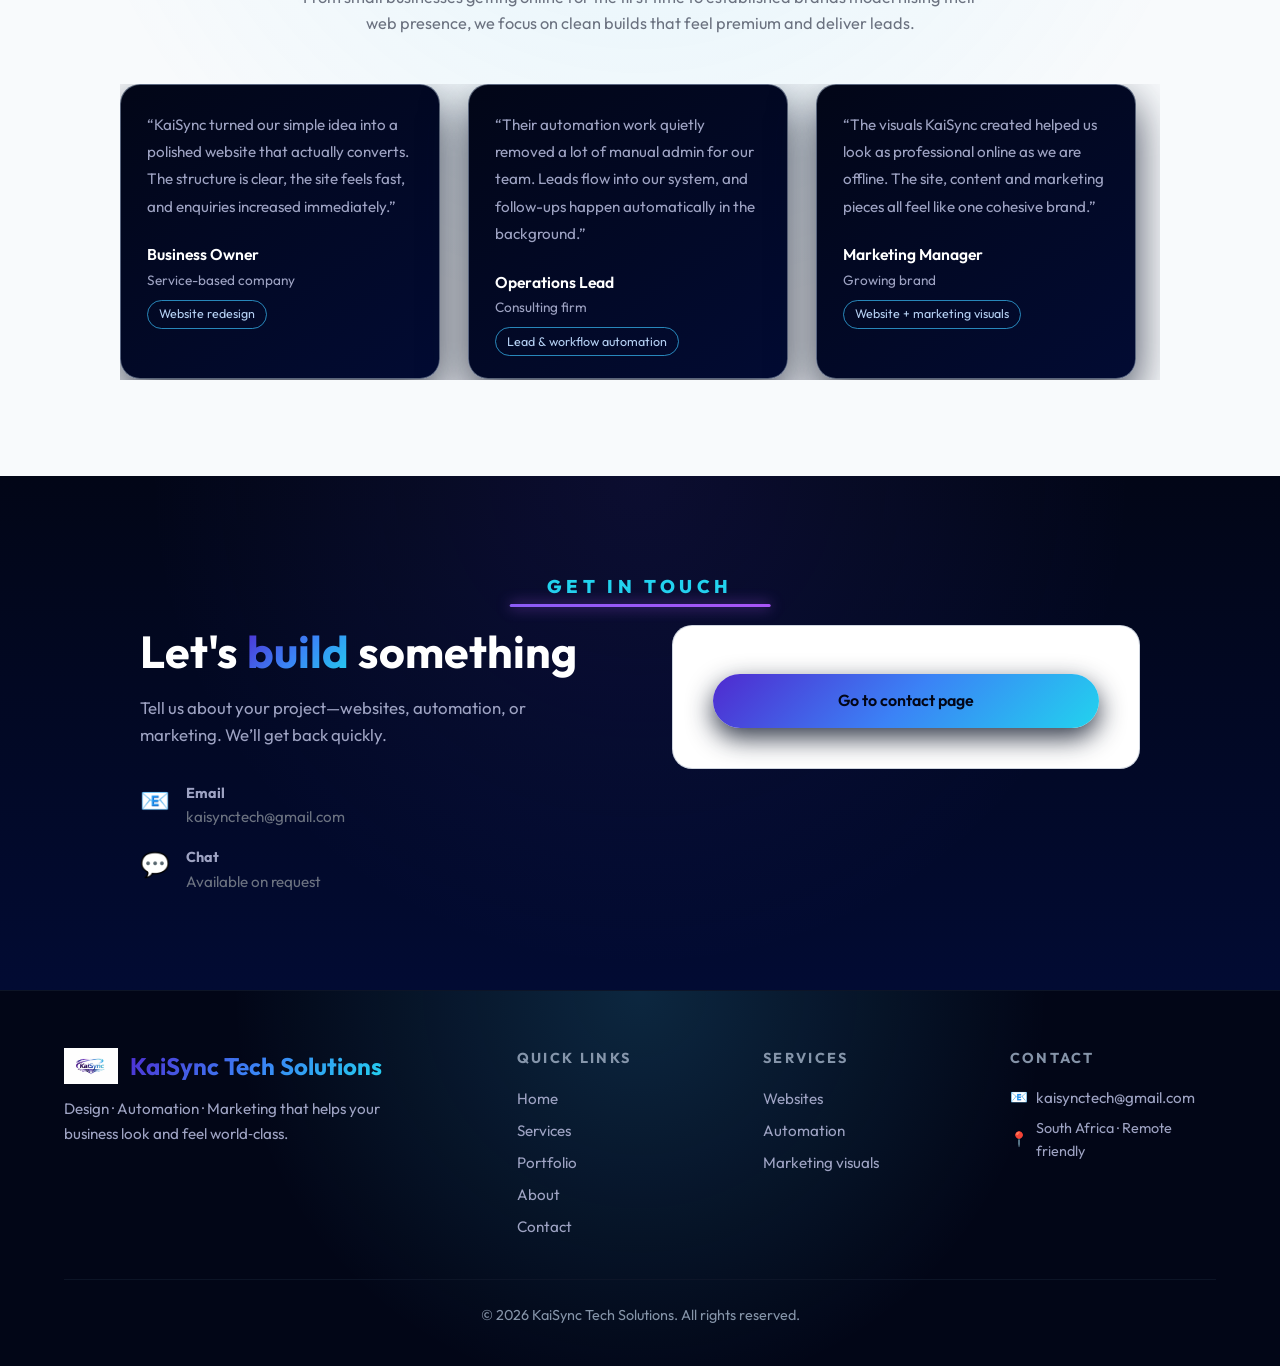
==== commit d8328542: "Updated" ====
--- a/index.html
+++ b/index.html
@@ -3,7 +3,7 @@
 <head>
     <meta charset="UTF-8">
     <meta name="viewport" content="width=device-width, initial-scale=1.0">
-    <title>KaiSync Tech Solutions – Websites, Web Apps, Automation & Marketing</title>
+    <title>KaiSync Tech Solutions – Websites, Automation & Marketing</title>
     <link rel="stylesheet" href="styles.css">
     <link rel="preconnect" href="https://fonts.googleapis.com">
     <link rel="preconnect" href="https://fonts.gstatic.com" crossorigin>
@@ -17,17 +17,18 @@
 
     <nav class="navbar" id="navbar">
         <div class="container nav-inner">
-            <a href="#home" class="logo-wrap">
+            <a href="index.html" class="logo-wrap">
                 <img src="assets/logo.png" alt="KaiSync Tech Solutions" class="logo-img" onerror="this.style.display='none'">
                 <span class="logo-text">KaiSync Tech Solutions</span>
             </a>
             <ul class="nav-menu" id="navMenu">
-                <li><a href="#home" class="nav-link active">Home</a></li>
-                <li><a href="#services" class="nav-link">Services</a></li>
-                <li><a href="#about" class="nav-link">About</a></li>
-                <li><a href="#contact" class="nav-link">Contact</a></li>
+                <li><a href="index.html" class="nav-link active">Home</a></li>
+                <li><a href="services.html" class="nav-link">Services</a></li>
+                <li><a href="portfolio.html" class="nav-link">Portfolio</a></li>
+                <li><a href="about.html" class="nav-link">About</a></li>
+                <li><a href="contact.html" class="nav-link">Contact</a></li>
             </ul>
-            <a href="#contact" class="btn btn-nav">Get a Quote</a>
+            <a href="contact.html" class="btn btn-nav">Get a Quote</a>
             <button class="hamburger" id="hamburger" aria-label="Menu">
                 <span></span><span></span><span></span>
             </button>
@@ -50,14 +51,23 @@
             </div>
             <div class="container hero-inner">
                 <div class="hero-content">
-                    <p class="hero-eyebrow">Tech solutions that scale</p>
-                    <h1 class="hero-title">We build <span class="gradient-text">websites</span>, <span class="gradient-text">web apps</span>, <span class="gradient-text">automation</span> &amp; <span class="gradient-text">marketing</span> that get results.</h1>
-                    <p class="hero-subtitle">From sleek sites to powerful automation and scroll-stopping visuals—KaiSync turns your ideas into digital reality.</p>
-                    <p class="hero-industries">Any industry—corporate, construction, forex trading, health, beauty, and more. <strong>We'll sort you out.</strong></p>
+                    <p class="hero-eyebrow">DESIGN · AUTOMATION · MARKETING</p>
+                    <h1 class="hero-title">
+                        Ship a <span class="gradient-text">premium web presence</span><br>
+                        that actually wins you clients.
+                    </h1>
+                    <p class="hero-subtitle">
+                        KaiSync designs and builds conversion‑focused websites, smart automations and scroll‑stopping marketing assets
+                        so your business looks world‑class and runs smoother—without you wrestling the tech.
+                    </p>
                     <div class="hero-buttons">
-                        <a href="#services" class="btn btn-primary">Explore services</a>
-                        <a href="#contact" class="btn btn-secondary">Talk to us</a>
-                    </div>
+                        <a href="contact.html" class="btn btn-primary">Start a project</a>
+                        <a href="services.html" class="btn btn-secondary">View what we can build</a>
+                    </div>
+                    <p class="hero-industries">
+                        <strong>Built for real businesses.</strong> From corporate and construction to forex, health and beauty—
+                        we translate your offer into a modern SaaS‑level experience.
+                    </p>
                 </div>
                 <div class="hero-media">
                     <img src="assets/logo.png" alt="KaiSync Tech Solutions" class="hero-logo">
@@ -75,63 +85,85 @@
         <!-- Services -->
         <section id="services" class="services">
             <div class="container">
-                <div class="section-header">
-                    <p class="section-eyebrow">What we offer</p>
-                    <h2 class="section-title">Services that <span class="gradient-text">drive growth</span></h2>
-                    <p class="section-desc">Web, automation, and marketing—all under one roof. No matter your sector—corporate, construction, forex, health, beauty, and more—we'll sort you out.</p>
+                <div class="section-header section-header-left">
+                    <p class="section-eyebrow">WHAT WE OFFER</p>
+                    <h2 class="section-title section-title-large">Our Services</h2>
+                    <p class="section-desc">Comprehensive digital solutions tailored to your business – from high‑impact websites to powerful automation and scroll‑stopping marketing visuals.</p>
                 </div>
                 <div class="services-grid">
-                    <article class="service-card" data-tilt>
+                    <article class="service-card" data-tilt data-service="websites">
                         <a href="services/websites.html" class="service-card-link">
                             <div class="service-card-glow"></div>
-                            <div class="service-icon-wrap"><span class="service-icon">🌐</span></div>
-                            <h3>Websites</h3>
-                            <p>Fast, responsive sites that convert. From landing pages to full business sites—clean code and modern design.</p>
-                            <span class="service-link">See our websites →</span>
+                            <h3>
+                                <span class="service-icon-wrap"><span class="service-icon">🌐</span></span>
+                                Websites
+                            </h3>
+                            <p>Fast, responsive sites that convert – with contact forms wired to your email and WhatsApp. Perfect for businesses that need a professional online home.</p>
+                            <span class="service-link">Learn more about websites →</span>
                         </a>
                         <a href="#contact" class="service-link service-link-sub">Get a quote</a>
                     </article>
-                    <article class="service-card" data-tilt>
-                        <a href="services/web-apps.html" class="service-card-link">
+                    <article class="service-card" data-tilt data-service="automation">
+                        <a href="services/automation.html" class="service-card-link">
                             <div class="service-card-glow"></div>
-                            <div class="service-icon-wrap"><span class="service-icon">⚡</span></div>
-                            <h3>Web Apps</h3>
-                            <p>Custom dashboards, portals, and SaaS-style apps. Built to scale and easy to maintain.</p>
-                            <span class="service-link">See our web apps →</span>
+                            <h3>
+                                <span class="service-icon-wrap"><span class="service-icon">🤖</span></span>
+                                Automation
+                            </h3>
+                            <p>Save hours every week with smart workflows. Lead capture, invoicing, CRM sync, report pipelines, and workflow bots designed around how you work.</p>
+                            <ul class="service-highlights">
+                                <li>Lead &amp; form → CRM automation</li>
+                                <li>Invoice &amp; payment reminders</li>
+                                <li>Report &amp; data pipeline automation</li>
+                                <li>Chatbots &amp; support workflows</li>
+                            </ul>
+                            <span class="service-link">View automation ideas →</span>
                         </a>
                         <a href="#contact" class="service-link service-link-sub">Get a quote</a>
                     </article>
-                    <article class="service-card" data-tilt>
-                        <a href="services/automation.html" class="service-card-link">
+                    <article class="service-card" data-tilt data-service="marketing">
+                        <a href="services/marketing.html" class="service-card-link">
                             <div class="service-card-glow"></div>
-                            <div class="service-icon-wrap"><span class="service-icon">🤖</span></div>
-                            <h3>Automation</h3>
-                            <p>Save hours every week. Lead capture, invoicing, CRM sync, report pipelines, and workflow bots.</p>
+                            <h3>
+                                <span class="service-icon-wrap"><span class="service-icon">📣</span></span>
+                                Marketing
+                            </h3>
+                            <p>Posters, animated videos, and graphics that stop the scroll and get clicks. AI‑powered marketing videos from around R500 – R1 000 per video, depending on length.</p>
                             <ul class="service-highlights">
-                                <li>Lead & form → CRM automation</li>
-                                <li>Invoice & payment reminders</li>
-                                <li>Report & data pipeline automation</li>
-                                <li>Chatbots & support workflows</li>
+                                <li>Posters &amp; static visuals</li>
+                                <li>Animated marketing videos</li>
+                                <li>Animated marketing images</li>
                             </ul>
-                            <span class="service-link">See our automation →</span>
+                            <span class="service-link">See marketing examples →</span>
                         </a>
                         <a href="#contact" class="service-link service-link-sub">Get a quote</a>
                     </article>
-                    <article class="service-card" data-tilt>
-                        <a href="services/marketing.html" class="service-card-link">
-                            <div class="service-card-glow"></div>
-                            <div class="service-icon-wrap"><span class="service-icon">📣</span></div>
-                            <h3>Marketing</h3>
-                            <p>Posters, animated videos, and animated graphics that stop the scroll and get clicks.</p>
-                            <ul class="service-highlights">
-                                <li>Posters & static visuals</li>
-                                <li>Animated marketing videos</li>
-                                <li>Animated marketing images</li>
-                            </ul>
-                            <span class="service-link">See our marketing work →</span>
-                        </a>
-                        <a href="#contact" class="service-link service-link-sub">Get a quote</a>
-                    </article>
+                </div>
+            </div>
+        </section>
+
+        <!-- Service details modal -->
+        <div id="serviceModal" class="service-modal" aria-hidden="true">
+            <div class="service-modal-backdrop"></div>
+            <div class="service-modal-dialog" role="dialog" aria-modal="true" aria-labelledby="serviceModalTitle">
+                <button type="button" id="serviceModalClose" class="service-modal-close" aria-label="Close service details">×</button>
+                <h3 id="serviceModalTitle" class="service-modal-title"></h3>
+                <p id="serviceModalBody" class="service-modal-body"></p>
+                <a id="serviceModalLink" href="#" class="btn btn-primary service-modal-link">View full details</a>
+            </div>
+        </div>
+
+        <!-- Wide CTA inspired by MCMBhele layout -->
+        <section class="cta-wide">
+            <div class="container">
+                <div class="cta-wide-inner">
+                    <p class="section-eyebrow">READY TO LEVEL UP</p>
+                    <h2 class="section-title">Ready to transform your <span class="gradient-text">business online</span>?</h2>
+                    <p class="section-desc">Let’s discuss your vision and turn it into a fast, modern digital experience – whether that’s a new website, automation, or marketing visuals.</p>
+                    <div class="cta-wide-actions">
+                        <a href="#contact" class="btn btn-primary">Get started</a>
+                        <a href="services/websites.html" class="btn btn-secondary">View portfolio</a>
+                    </div>
                 </div>
             </div>
         </section>
@@ -139,22 +171,22 @@
         <!-- About -->
         <section id="about" class="about">
             <div class="container">
+                <p class="section-eyebrow about-eyebrow">Who we are</p>
                 <div class="about-inner">
                     <div class="about-content">
-                        <p class="section-eyebrow">Who we are</p>
                         <h2 class="section-title">Tech partners who <span class="gradient-text">sync</span> with your goals</h2>
-                        <p class="about-desc">KaiSync Tech Solutions blends design, development, and automation so your business runs smoother and looks sharper. We build websites and web apps that perform, automate the repetitive work that slows you down, and create marketing visuals that actually get noticed. It doesn't matter your industry—corporate, construction, forex trading, health, beauty, and more—<strong>we'll sort you out.</strong></p>
+                        <p class="about-desc">KaiSync Tech Solutions blends design, development, and automation so your business runs smoother and looks sharper. We build websites that perform, automate the repetitive work that slows you down, and create marketing visuals that actually get noticed. It doesn't matter your industry—corporate, construction, forex trading, health, beauty, and more—<strong>we'll sort you out.</strong></p>
                         <div class="about-stats">
                             <div class="stat"><span class="stat-num">100+</span><span class="stat-label">Projects</span></div>
                             <div class="stat"><span class="stat-num">24/7</span><span class="stat-label">Support</span></div>
                             <div class="stat"><span class="stat-num">Fast</span><span class="stat-label">Delivery</span></div>
                         </div>
-                        <a href="#contact" class="btn btn-primary">Work with us</a>
+                        <a href="contact.html" class="btn btn-primary">Work with us</a>
                     </div>
                     <div class="about-visual">
                         <div class="about-card">
                             <span class="about-card-line"></span>
-                            <p>Websites · Web Apps · Automation · Marketing</p>
+                            <p>Websites · Automation · Marketing</p>
                             <p class="about-card-industries">Any industry—corporate, construction, forex, health, beauty &amp; more.</p>
                         </div>
                     </div>
@@ -162,18 +194,84 @@
             </div>
         </section>
 
-        <!-- Contact -->
+        <!-- Testimonials / social proof -->
+        <section class="testimonials">
+            <div class="container">
+                <div class="testimonials-inner">
+                    <div class="testimonial-intro section-header">
+                        <p class="section-eyebrow">Clients & results</p>
+                        <h2 class="section-title">Teams trust KaiSync with their digital presence</h2>
+                        <p>From small businesses getting online for the first time to established brands modernising their web presence, we focus on clean builds that feel premium and deliver leads.</p>
+                    </div>
+                    <div class="testimonial-carousel">
+                        <div class="testimonial-track">
+                            <article class="testimonial-card">
+                            <p class="testimonial-quote">“KaiSync turned our simple idea into a polished website that actually converts. The structure is clear, the site feels fast, and enquiries increased immediately.”</p>
+                            <div class="testimonial-meta">
+                                <span class="testimonial-name">Business Owner</span>
+                                <span class="testimonial-role">Service-based company</span>
+                                <span class="testimonial-pill">Website redesign</span>
+                            </div>
+                        </article>
+                            <article class="testimonial-card">
+                            <p class="testimonial-quote">“Their automation work quietly removed a lot of manual admin for our team. Leads flow into our system, and follow-ups happen automatically in the background.”</p>
+                            <div class="testimonial-meta">
+                                <span class="testimonial-name">Operations Lead</span>
+                                <span class="testimonial-role">Consulting firm</span>
+                                <span class="testimonial-pill">Lead & workflow automation</span>
+                            </div>
+                        </article>
+                            <article class="testimonial-card">
+                            <p class="testimonial-quote">“The visuals KaiSync created helped us look as professional online as we are offline. The site, content and marketing pieces all feel like one cohesive brand.”</p>
+                            <div class="testimonial-meta">
+                                <span class="testimonial-name">Marketing Manager</span>
+                                <span class="testimonial-role">Growing brand</span>
+                                <span class="testimonial-pill">Website + marketing visuals</span>
+                            </div>
+                        </article>
+                            <!-- Duplicate three to make six for the carousel -->
+                            <article class="testimonial-card">
+                                <p class="testimonial-quote">“Our online presence finally matches the quality of our service. Clients regularly comment on how professional the site feels.”</p>
+                                <div class="testimonial-meta">
+                                    <span class="testimonial-name">Company Director</span>
+                                    <span class="testimonial-role">Professional services</span>
+                                    <span class="testimonial-pill">Full website build</span>
+                                </div>
+                            </article>
+                            <article class="testimonial-card">
+                                <p class="testimonial-quote">“From first brief to delivery, KaiSync were responsive and clear. The automations they set up quietly save us time every single day.”</p>
+                                <div class="testimonial-meta">
+                                    <span class="testimonial-name">Team Lead</span>
+                                    <span class="testimonial-role">Operations team</span>
+                                    <span class="testimonial-pill">Workflow automation</span>
+                                </div>
+                            </article>
+                            <article class="testimonial-card">
+                                <p class="testimonial-quote">“Their marketing visuals helped us stand out in a crowded space. Everything—from colours to layout—feels consistent with our brand.”</p>
+                                <div class="testimonial-meta">
+                                    <span class="testimonial-name">Brand Owner</span>
+                                    <span class="testimonial-role">E‑commerce business</span>
+                                    <span class="testimonial-pill">Marketing visuals</span>
+                                </div>
+                            </article>
+                        </div>
+                    </div>
+                </div>
+            </div>
+        </section>
+
+        <!-- Contact teaser linking to full contact page -->
         <section id="contact" class="contact">
             <div class="container">
+                <p class="section-eyebrow contact-eyebrow">Get in touch</p>
                 <div class="contact-inner">
                     <div class="contact-info">
-                        <p class="section-eyebrow">Get in touch</p>
                         <h2 class="section-title">Let's <span class="gradient-text">build</span> something</h2>
-                        <p class="contact-desc">Tell us about your project—websites, web apps, automation, or marketing. We’ll get back quickly.</p>
+                        <p class="contact-desc">Tell us about your project—websites, automation, or marketing. We’ll get back quickly.</p>
                         <div class="contact-details">
                             <div class="contact-item">
                                 <span class="contact-icon">📧</span>
-                                <div><strong>Email</strong><br>hello@kaisync.com</div>
+                                    <div><strong>Email</strong><br>kaisynctech@gmail.com</div>
                             </div>
                             <div class="contact-item">
                                 <span class="contact-icon">💬</span>
@@ -181,18 +279,10 @@
                             </div>
                         </div>
                     </div>
-                    <form class="contact-form" id="contactForm">
-                        <div class="form-group">
-                            <input type="text" id="name" name="name" placeholder="Your name" required>
-                        </div>
-                        <div class="form-group">
-                            <input type="email" id="email" name="email" placeholder="Your email" required>
-                        </div>
-                        <div class="form-group">
-                            <textarea id="message" name="message" rows="4" placeholder="What do you need? (website, app, automation, marketing)" required></textarea>
-                        </div>
-                        <button type="submit" class="btn btn-primary btn-block">Send message</button>
-                    </form>
+                    <div class="contact-form">
+                      
+                        <a href="contact.html" class="btn btn-primary btn-block">Go to contact page</a>
+                    </div>
                 </div>
             </div>
         </section>
@@ -201,22 +291,80 @@
     <footer class="footer">
         <div class="container">
             <div class="footer-top">
-                <a href="#home" class="footer-logo">
-                    <img src="assets/logo.png" alt="KaiSync" class="footer-logo-img">
-                    <span class="logo-text">KaiSync Tech Solutions</span>
-                </a>
-                <ul class="footer-nav">
-                    <li><a href="#home">Home</a></li>
-                    <li><a href="#services">Services</a></li>
-                    <li><a href="#about">About</a></li>
-                    <li><a href="#contact">Contact</a></li>
-                </ul>
+                <div class="footer-col footer-brand">
+                    <a href="index.html" class="footer-logo">
+                        <img src="assets/logo.png" alt="KaiSync" class="footer-logo-img">
+                        <span class="logo-text">KaiSync Tech Solutions</span>
+                    </a>
+                    <p class="footer-tagline">Design · Automation · Marketing that helps your business look and feel world‑class.</p>
+                </div>
+                <div class="footer-col">
+                    <h4 class="footer-heading">Quick links</h4>
+                    <ul class="footer-list">
+                        <li><a href="index.html">Home</a></li>
+                        <li><a href="services.html">Services</a></li>
+                        <li><a href="portfolio.html">Portfolio</a></li>
+                        <li><a href="about.html">About</a></li>
+                        <li><a href="contact.html">Contact</a></li>
+                    </ul>
+                </div>
+                <div class="footer-col">
+                    <h4 class="footer-heading">Services</h4>
+                    <ul class="footer-list">
+                        <li><a href="services/websites.html">Websites</a></li>
+                        <li><a href="services/automation.html">Automation</a></li>
+                        <li><a href="services/marketing.html">Marketing visuals</a></li>
+                    </ul>
+                </div>
+                <div class="footer-col">
+                    <h4 class="footer-heading">Contact</h4>
+                    <ul class="footer-list footer-contact">
+                        <li><span>📧</span><a href="mailto:kaisynctech@gmail.com">kaisynctech@gmail.com</a></li>
+                        <li><span>📍</span><span>South Africa · Remote friendly</span></li>
+                    </ul>
+                </div>
             </div>
             <div class="footer-bottom">
                 <p>© 2026 KaiSync Tech Solutions. All rights reserved.</p>
             </div>
         </div>
     </footer>
+
+    <div class="floating-actions">
+        <button id="whatsappFab" class="fab fab-whatsapp" aria-label="Chat on WhatsApp">
+            <svg viewBox="0 0 32 32" aria-hidden="true">
+                <path fill="currentColor" d="M16 3C9.4 3 4 8.2 4 14.7c0 2.5.8 4.8 2.3 6.7L4 29l7-2.3c1.8 1 3.8 1.5 5.9 1.5 6.6 0 12-5.2 12-11.7C28.9 8.2 22.6 3 16 3Zm0 20.7c-1.8 0-3.5-.5-5-1.4l-.4-.2-4.2 1.4 1.4-4.1-.3-.4c-1.3-1.6-2-3.5-2-5.5C5.5 9.1 10.2 5 16 5c5.6 0 10.2 4.1 10.2 9.2 0 5.1-4.6 9.5-10.2 9.5Zm5.3-7.1c-.3-.2-1.7-.9-1.9-.9-.3-.1-.5-.2-.7.2-.2.3-.8.9-1 1.1-.2.2-.4.2-.7.1-.3-.2-1.2-.5-2.3-1.5-.8-.7-1.3-1.6-1.5-1.9-.2-.3 0-.4.1-.6.2-.2.3-.4.4-.6.1-.2.1-.3.2-.5.1-.2 0-.4 0-.6 0-.2-.7-1.7-1-2.3-.3-.6-.5-.5-.7-.5h-.6c-.2 0-.5.1-.8.4-.3.3-1.1 1-1.1 2.5s1.1 2.9 1.2 3.1c.2.2 2.1 3.3 5.1 4.5.7.3 1.3.5 1.8.6.8.2 1.5.2 2 .1.6-.1 1.7-.7 1.9-1.3.2-.6.2-1.1.1-1.3-.1-.3-.3-.4-.6-.6Z"/>
+            </svg>
+        </button>
+        <button id="chatbotFab" class="fab fab-chat" aria-label="Open KaiSync assistant">
+            <svg viewBox="0 0 32 32" aria-hidden="true">
+                <path fill="currentColor" d="M6 6h20v13H9l-5 5V6Zm2 2v11.17L9.17 18H24V8Z"/>
+            </svg>
+        </button>
+    </div>
+
+    <div id="chatbotWidget" class="chatbot" aria-live="polite">
+        <div class="chatbot-header">
+            <div class="chatbot-header-left">
+                <span class="chatbot-title">KaiSync assistant</span>
+                <span class="chatbot-subtitle">Ask about websites, automation or marketing</span>
+                <span class="chatbot-status-pill">Typically replies within a day</span>
+            </div>
+            <button id="chatbotClose" class="chatbot-close-btn" type="button" aria-label="Close chat">×</button>
+        </div>
+        <div class="chatbot-body">
+            <div id="chatbotMessages" class="chatbot-messages"></div>
+            <div class="chatbot-quick">
+                <button class="chatbot-chip" data-prompt="I need a new business website.">New business website</button>
+                <button class="chatbot-chip" data-prompt="I want to automate lead capture and follow-ups.">Automate my leads</button>
+                <button class="chatbot-chip" data-prompt="I need marketing visuals for an upcoming campaign.">Marketing visuals</button>
+            </div>
+        </div>
+        <form id="chatbotForm" class="chatbot-input">
+            <input id="chatbotInput" type="text" placeholder="Type a question or short brief..." autocomplete="off" />
+            <button type="submit">Send</button>
+        </form>
+    </div>
 
     <script src="script.js"></script>
 </body>
--- a/styles.css
+++ b/styles.css
@@ -6,23 +6,49 @@
 }
 
 :root {
-    --purple: #8b5cf6;
-    --purple-light: #a78bfa;
-    --purple-dark: #6d28d9;
-    --cyan: #22d3ee;
-    --cyan-light: #67e8f9;
-    --cyan-dark: #0ea5e9;
-    --black: #05050a;
-    --dark: #0a0a12;
-    --gray: #1a1a2e;
-    --gray-light: #2a2a4a;
+    /* Brand colours derived from KaiSync logo */
+    --primary: #4F2ACF;          /* deep purple */
+    --secondary: #3B82F6;        /* sapphire blue */
+    --accent: #22D3EE;           /* cyan accent */
+
+    /* Light palette from logo-inspired neutrals */
+    --bg-light: #F8FAFC;         /* main page background */
+    --bg-section: #EEF2F7;       /* light section background */
+    --text-dark: #0F172A;        /* primary dark text */
+
+    /* Convenience aliases for existing rules */
+    --purple: var(--primary);
+    --purple-light: #7C5CFF;
+    --purple-dark: #3B1FA8;
+    --cyan: var(--accent);
+    --cyan-light: #67E8F9;
+    --cyan-dark: #0891B2;
+
+    /* Neutrals for balanced light/dark theme */
+    --bg-page: var(--bg-light);
+    --bg-surface: #ffffff;
+    --bg-hero: #020617;          /* dark hero */
+    --bg-hero-accent: #020617;
+    --bg-section-alt: var(--bg-section);
+
+    --ink: var(--text-dark);
+    --ink-muted: #4b5563;
+    --ink-soft: #6b7280;
+
+    /* Legacy aliases kept for compatibility on dark sections */
+    --black: #020617;
+    --dark: #020617;
+    --gray: #1f2937;
+    --gray-light: #374151;
     --white: #ffffff;
-    --text: #e0e0f0;
-    --text-muted: #a0a0c0;
-    --gradient-main: linear-gradient(135deg, var(--purple) 0%, var(--cyan) 100%);
-    --gradient-reverse: linear-gradient(135deg, var(--cyan) 0%, var(--purple) 100%);
-    --glow-purple: 0 0 40px rgba(139, 92, 246, 0.4);
-    --glow-cyan: 0 0 40px rgba(34, 211, 238, 0.4);
+    --text: #e5e7f3;       /* light text for dark backgrounds */
+    --text-muted: #9ea3c3;
+
+    /* Gradients reflect logo sweep: purple → blue → cyan */
+    --gradient-main: linear-gradient(135deg, var(--primary) 0%, var(--secondary) 50%, var(--accent) 100%);
+    --gradient-reverse: linear-gradient(135deg, var(--accent) 0%, var(--secondary) 50%, var(--primary) 100%);
+    --glow-purple: 0 18px 40px rgba(79, 42, 207, 0.45);
+    --glow-cyan: 0 18px 40px rgba(34, 211, 238, 0.35);
 }
 
 html {
@@ -31,8 +57,8 @@
 
 body {
     font-family: 'Outfit', sans-serif;
-    background: var(--black);
-    color: var(--text);
+    background: var(--bg-page);
+    color: var(--ink);
     line-height: 1.6;
     overflow-x: hidden;
 }
@@ -45,24 +71,11 @@
 
 /* Background effects */
 .bg-grid {
-    position: fixed;
-    inset: 0;
-    background-image:
-        linear-gradient(rgba(139, 92, 246, 0.03) 1px, transparent 1px),
-        linear-gradient(90deg, rgba(139, 92, 246, 0.03) 1px, transparent 1px);
-    background-size: 60px 60px;
-    pointer-events: none;
-    z-index: 0;
+    display: none; /* disable global floating grid background */
 }
 
 .bg-glow {
-    position: fixed;
-    border-radius: 50%;
-    filter: blur(100px);
-    opacity: 0.25;
-    pointer-events: none;
-    z-index: 0;
-    animation: float-glow 12s ease-in-out infinite;
+    display: none; /* disable global glow blobs so content stays clean */
 }
 
 .bg-glow-1 {
@@ -97,14 +110,17 @@
     z-index: 1000;
     padding: 1rem 0;
     transition: all 0.4s cubic-bezier(0.4, 0, 0.2, 1);
-    background: rgba(5, 5, 10, 0.7);
+    /* Default: solid dark blue bar at the top */
+    background: #020617;
     backdrop-filter: blur(20px);
     border-bottom: 1px solid rgba(139, 92, 246, 0.1);
 }
 
 .navbar.scrolled {
-    background: rgba(5, 5, 10, 0.95);
-    box-shadow: var(--glow-purple);
+    /* When you scroll: same colour, just more transparent */
+    background: rgba(2, 6, 23, 0.7); /* same as #020617 but with alpha */
+    box-shadow: 0 14px 40px rgba(15, 23, 42, 0.6);
+    backdrop-filter: blur(20px);
 }
 
 .nav-inner {
@@ -226,22 +242,22 @@
 /* Hero */
 .hero {
     position: relative;
-    min-height: 100vh;
-    display: flex;
-    align-items: center;
-    padding: 120px 0 80px;
+    min-height: 80vh; /* slightly shorter hero */
+    display: flex;
+    align-items: center;
+    padding: 96px 0 72px;
     overflow: hidden;
-}
+    /* Hero background uses the image with a subtle dark overlay */
+    background:
+        linear-gradient(135deg, rgba(0, 2, 12, 0.75), rgba(7, 16, 56, 0.75)),
+        url("assets/download.jpg") center/cover no-repeat;
+}
+
+/* removed heavy hero bottom block; blend handled on services instead */
 
 .hero-orbits {
-    position: absolute;
-    top: 15%;
-    left: 50%;
-    transform: translateX(-50%);
-    width: 80%;
-    max-width: 500px;
-    height: 120px;
-    pointer-events: none;
+    /* hide floating orbit graphics in the hero */
+    display: none;
 }
 
 .orbit {
@@ -284,7 +300,7 @@
     height: 8px;
     background: var(--white);
     border-radius: 50%;
-    box-shadow: 0 0 20px var(--white), 0 0 40px var(--cyan);
+    box-shadow: 0 0 14px rgba(255, 255, 255, 0.9), 0 0 30px rgba(34, 211, 238, 0.5);
     animation: sparkle-pulse 2s ease-in-out infinite;
 }
 
@@ -296,10 +312,17 @@
 .hero-inner {
     display: grid;
     grid-template-columns: 1.2fr 1fr;
-    gap: 4rem;
+    gap: 3rem;
     align-items: center;
     position: relative;
     z-index: 1;
+    padding: 2.5rem 2.75rem;
+    /* Remove card frame look */
+    border-radius: 0;
+    border: none;
+    background: transparent;
+    box-shadow: none;
+    backdrop-filter: none;
 }
 
 .hero-content {
@@ -307,11 +330,15 @@
 }
 
 .hero-eyebrow {
-    font-size: 0.85rem;
+    font-size: 1rem;
     text-transform: uppercase;
-    letter-spacing: 0.3em;
-    color: var(--cyan);
-    margin-bottom: 1rem;
+    letter-spacing: 0.25em;
+    color: var(--white);
+    font-weight: 700;
+    margin-bottom: 1.25rem;
+    margin-left: 0;
+    text-align: center;
+    white-space: nowrap;
     opacity: 0;
     animation: fade-up 0.8s ease 0.2s forwards;
 }
@@ -380,12 +407,12 @@
 .btn-primary {
     background: var(--gradient-main);
     color: var(--black);
-    box-shadow: 0 10px 30px rgba(139, 92, 246, 0.35);
+    box-shadow: 0 10px 26px rgba(15, 23, 42, 0.85);
 }
 
 .btn-primary:hover {
-    transform: translateY(-3px);
-    box-shadow: var(--glow-purple);
+    transform: translateY(-2px);
+    box-shadow: 0 16px 40px rgba(15, 23, 42, 0.9);
 }
 
 .btn-secondary {
@@ -410,11 +437,18 @@
 }
 
 .hero-logo {
-    max-width: 280px;
+    max-width: 420px;
     width: 100%;
     height: auto;
-    filter: drop-shadow(0 20px 40px rgba(0, 0, 0, 0.5));
-    animation: logo-float 6s ease-in-out infinite;
+    /* Logo card box */
+    padding: 2rem 2.75rem;
+    border-radius: 26px;
+    background:
+        radial-gradient(circle at top left, rgba(15, 23, 42, 0.98), rgba(15, 23, 42, 0.94)),
+        linear-gradient(135deg, rgba(79, 70, 229, 0.35), rgba(56, 189, 248, 0.25));
+    box-shadow: 0 26px 70px rgba(15, 23, 42, 0.95);
+    filter: none;
+    animation: none;
 }
 
 @keyframes logo-float {
@@ -423,9 +457,8 @@
 }
 
 .circuit-mock {
-    position: relative;
-    width: 200px;
-    height: 40px;
+    /* hide floating circuit animation under the logo */
+    display: none;
 }
 
 .circuit-line {
@@ -459,12 +492,8 @@
 }
 
 .hero-circuit-bottom {
-    position: absolute;
-    bottom: 0;
-    left: 0;
-    right: 0;
-    height: 60px;
-    pointer-events: none;
+    /* hide animated circuit line under hero */
+    display: none;
 }
 
 .circuit-svg {
@@ -496,6 +525,18 @@
 
 /* Section shared */
 .section-header {
+    text-align: center;
+    max-width: 700px;
+    margin: 0 auto 4rem;
+}
+
+.section-header-left {
+    text-align: left;
+    max-width: none;
+}
+
+/* Center the services header specifically */
+.services .section-header {
     text-align: center;
     max-width: 700px;
     margin: 0 auto 4rem;
@@ -509,24 +550,81 @@
     margin-bottom: 1rem;
 }
 
+/* Services eyebrow: centred with purple glowing underline */
+.services .section-eyebrow {
+    position: relative;
+    display: inline-block;
+    color: var(--cyan);
+    font-weight: 800;
+    font-size: 1rem;
+    margin-bottom: 1.25rem;
+}
+
+.services .section-eyebrow::after {
+    content: '';
+    position: absolute;
+    left: 50%;
+    transform: translateX(-50%);
+    bottom: -0.4rem;
+    width: 140%;
+    height: 3px;
+    border-radius: 999px;
+    background: linear-gradient(90deg, #8b5cf6, #a855f7);
+    box-shadow: 0 0 18px rgba(168, 85, 247, 0.9);
+}
+
 .section-title {
     font-size: clamp(2rem, 3.5vw, 2.8rem);
     font-weight: 700;
     line-height: 1.2;
     margin-bottom: 1rem;
-    color: var(--white);
+    color: var(--ink);
+}
+
+.section-title-large {
+    font-size: clamp(2.4rem, 4vw, 3.2rem);
 }
 
 .section-desc {
     font-size: 1.1rem;
-    color: var(--text-muted);
+    color: var(--ink-soft);
 }
 
 /* Services */
 .services {
-    padding: 6rem 0;
+    padding: 6rem 0 5.5rem;
     position: relative;
     z-index: 1;
+    /* Simple very light grey background (no gradient) */
+    background: #f5f5f7;
+}
+
+/* Headings/descriptions */
+.services .section-title {
+    color: var(--ink);
+}
+
+.cta-wide .section-title {
+    color: var(--white);
+}
+
+.services .section-desc {
+    color: var(--ink-soft);
+}
+
+.cta-wide .section-desc {
+    color: var(--text-muted);
+}
+
+.services::before {
+    content: '';
+    position: absolute;
+    inset: 0;
+    /* turn off extra colour overlay for a clean light background */
+    background: none;
+    opacity: 0;
+    pointer-events: none;
+    z-index: -1;
 }
 
 .services-grid {
@@ -537,11 +635,14 @@
 
 .service-card {
     position: relative;
-    background: rgba(26, 26, 46, 0.6);
-    border: 1px solid rgba(139, 92, 246, 0.2);
+    /* Darker blue card on light background */
+    background: linear-gradient(145deg, #020617, #020b33);
+    border: 1px solid rgba(148, 163, 184, 0.45);
     border-radius: 20px;
-    padding: 2.5rem;
+    padding: 2rem;
     overflow: hidden;
+    display: flex;
+    flex-direction: column;
     transition: transform 0.4s cubic-bezier(0.4, 0, 0.2, 1), border-color 0.3s ease, box-shadow 0.3s ease;
 }
 
@@ -577,9 +678,16 @@
 }
 
 .service-card:hover {
-    transform: translateY(-8px);
-    border-color: rgba(139, 92, 246, 0.5);
-    box-shadow: var(--glow-purple);
+    transform: translateY(-8px) scale(1.03);
+    border-color: rgba(129, 140, 248, 0.9);
+    box-shadow: 0 18px 45px rgba(15, 23, 42, 0.85);
+}
+
+.service-card.active {
+    border-color: rgba(34, 211, 238, 0.9);
+    box-shadow:
+        0 0 0 2px rgba(34, 211, 238, 0.7),
+        0 22px 70px rgba(15, 23, 42, 0.95);
 }
 
 .service-card:hover::before {
@@ -602,15 +710,83 @@
     opacity: 1;
 }
 
+.service-card.active .service-card-glow {
+    opacity: 1;
+}
+
+/* Service modal */
+.service-modal {
+    position: fixed;
+    inset: 0;
+    display: none;
+    align-items: center;
+    justify-content: center;
+    z-index: 1500;
+}
+
+.service-modal.open {
+    display: flex;
+}
+
+.service-modal-backdrop {
+    position: absolute;
+    inset: 0;
+    background: rgba(15, 23, 42, 0.75);
+    backdrop-filter: blur(10px);
+}
+
+.service-modal-dialog {
+    position: relative;
+    z-index: 1;
+    max-width: 460px;
+    width: 100%;
+    margin: 0 1.5rem;
+    padding: 2rem 2.25rem 2.25rem;
+    border-radius: 20px;
+    background: #020617;
+    box-shadow: 0 28px 90px rgba(0, 0, 0, 0.85);
+    border: 1px solid rgba(56, 189, 248, 0.4);
+}
+
+.service-modal-title {
+    font-size: 1.6rem;
+    font-weight: 700;
+    color: var(--white);
+    margin-bottom: 0.75rem;
+}
+
+.service-modal-body {
+    color: var(--text-muted);
+    font-size: 1rem;
+    line-height: 1.7;
+    margin-bottom: 1.5rem;
+}
+
+.service-modal-link {
+    width: 100%;
+    justify-content: center;
+}
+
+.service-modal-close {
+    position: absolute;
+    top: 0.75rem;
+    right: 0.85rem;
+    background: none;
+    border: none;
+    color: var(--text-muted);
+    font-size: 1.5rem;
+    cursor: pointer;
+}
+
 .service-icon-wrap {
     width: 60px;
     height: 60px;
     border-radius: 16px;
-    background: var(--gradient-main);
-    display: flex;
+    background: radial-gradient(circle at 0% 0%, var(--cyan-light), var(--purple));
+    display: inline-flex;
     align-items: center;
     justify-content: center;
-    margin-bottom: 1.5rem;
+    margin-bottom: 0;
     font-size: 1.8rem;
 }
 
@@ -619,6 +795,30 @@
     font-weight: 700;
     color: var(--white);
     margin-bottom: 0.75rem;
+    display: flex;
+    align-items: center;
+    gap: 0.75rem;
+    flex-wrap: nowrap;
+}
+
+.badge {
+    display: inline-flex;
+    align-items: center;
+    justify-content: center;
+    padding: 0.25rem 0.6rem;
+    border-radius: 999px;
+    font-size: 0.78rem;
+    font-weight: 700;
+    letter-spacing: 0.01em;
+    border: 1px solid transparent;
+    line-height: 1.1;
+    white-space: nowrap;
+}
+
+.badge-soon {
+    color: var(--white);
+    border-color: rgba(34, 211, 238, 0.28);
+    background: rgba(34, 211, 238, 0.12);
 }
 
 .service-card p {
@@ -665,13 +865,27 @@
 }
 
 .service-link-sub {
+    display: inline-flex;
+    align-items: center;
+    justify-content: center;
+    padding: 0.5rem 1.4rem;
+    margin-top: 0.75rem;
+    margin-left: 0;
+    align-self: center;
+    margin-top: auto;
+    border-radius: 999px;
     font-size: 0.9rem;
-    color: var(--text-muted);
-    margin-left: 0.5rem;
+    font-weight: 600;
+    text-decoration: none;
+    background: var(--gradient-main);
+    color: var(--black);
+    box-shadow: 0 10px 24px rgba(15, 23, 42, 0.65);
+    transition: transform 0.25s ease, box-shadow 0.25s ease, opacity 0.25s ease;
 }
 
 .service-link-sub:hover {
-    color: var(--cyan);
+    transform: translateY(-1px);
+    box-shadow: 0 14px 32px rgba(15, 23, 42, 0.85);
 }
 
 /* Reveal animation for service cards */
@@ -697,6 +911,12 @@
     z-index: 1;
 }
 
+.about .container {
+    display: flex;
+    flex-direction: column;
+    align-items: center;
+}
+
 .about-inner {
     display: grid;
     grid-template-columns: 1fr 1fr;
@@ -704,8 +924,27 @@
     align-items: center;
 }
 
-.about-content .section-eyebrow {
-    margin-bottom: 1rem;
+.about-eyebrow {
+    margin: 0 auto 1.5rem;
+    text-align: center;
+    font-weight: 800;
+    font-size: 1rem;
+    color: var(--cyan);
+    position: relative;
+    display: inline-block;
+}
+
+.about-eyebrow::after {
+    content: '';
+    position: absolute;
+    left: 50%;
+    transform: translateX(-50%);
+    bottom: -0.35rem;
+    width: 140%;
+    height: 3px;
+    border-radius: 999px;
+    background: linear-gradient(90deg, #8b5cf6, #a855f7);
+    box-shadow: 0 0 14px rgba(168, 85, 247, 0.85);
 }
 
 .about-content .section-title {
@@ -714,7 +953,7 @@
 
 .about-desc {
     font-size: 1.1rem;
-    color: var(--text-muted);
+    color: var(--ink-soft);
     line-height: 1.8;
     margin-bottom: 2rem;
 }
@@ -753,8 +992,8 @@
 
 .about-card {
     position: relative;
-    background: rgba(26, 26, 46, 0.5);
-    border: 1px solid rgba(139, 92, 246, 0.3);
+    background: linear-gradient(145deg, rgba(15, 23, 42, 0.96), rgba(23, 37, 84, 0.98));
+    border: 1px solid rgba(148, 163, 184, 0.55);
     border-radius: 20px;
     padding: 3rem;
     max-width: 360px;
@@ -792,6 +1031,16 @@
     padding: 6rem 0;
     position: relative;
     z-index: 1;
+    /* Subtle navy + purple background for contact section */
+    background:
+        radial-gradient(circle at top, rgba(79, 70, 229, 0.12), transparent 60%),
+        linear-gradient(180deg, #020617, #020b33);
+}
+
+.contact .container {
+    display: flex;
+    flex-direction: column;
+    align-items: center;
 }
 
 .contact-inner {
@@ -803,13 +1052,171 @@
     margin: 0 auto;
 }
 
+/* Light text colours on dark contact background */
+.contact .section-title {
+    color: var(--white);
+}
+
+.contact .contact-desc,
+.contact .contact-details,
+.contact .contact-details strong {
+    color: var(--text-muted);
+}
+
+.contact .contact-item {
+    color: var(--text-muted);
+}
+
+.contact-eyebrow {
+    margin: 0 auto 1.5rem;
+    text-align: center;
+    font-weight: 800;
+    font-size: 1.15rem;
+    color: var(--cyan);
+    position: relative;
+    display: inline-block;
+}
+
+.contact-eyebrow::after {
+    content: '';
+    position: absolute;
+    left: 50%;
+    transform: translateX(-50%);
+    bottom: -0.35rem;
+    width: 140%;
+    height: 3px;
+    border-radius: 999px;
+    background: linear-gradient(90deg, #8b5cf6, #a855f7);
+    box-shadow: 0 0 14px rgba(168, 85, 247, 0.85);
+}
+
+/* Testimonials */
+.testimonials {
+    padding: 6rem 0;
+    position: relative;
+    z-index: 1;
+}
+
+.testimonials::before {
+    content: '';
+    position: absolute;
+    inset: 0;
+    background: radial-gradient(circle at top, rgba(34, 197, 253, 0.12), transparent 60%);
+    opacity: 0.8;
+    pointer-events: none;
+    z-index: -1;
+}
+
+.testimonials-inner {
+    max-width: 1040px;
+    margin: 0 auto;
+}
+
+.testimonial-intro {
+    text-align: center;
+    margin-bottom: 3rem;
+}
+
+.testimonial-intro .section-eyebrow {
+    margin-bottom: 0.5rem;
+}
+
+.testimonial-intro .section-title {
+    margin-bottom: 0.75rem;
+}
+
+.testimonial-intro p {
+    color: var(--ink-soft);
+    font-size: 1.02rem;
+}
+
+.testimonial-carousel {
+    overflow: hidden;
+    position: relative;
+}
+
+.testimonial-track {
+    display: flex;
+    gap: 1.75rem;
+    will-change: transform;
+    animation: testimonial-scroll 30s linear infinite;
+}
+
+.testimonial-card {
+    /* Compact dark navy cards for horizontal scroll */
+    flex: 0 0 320px;
+    max-width: 320px;
+    background: linear-gradient(145deg, #020617, #020b33);
+    border-radius: 20px;
+    border: 1px solid rgba(148, 163, 184, 0.6);
+    padding: 1.6rem 1.6rem 1.4rem;
+    box-shadow: 0 18px 45px rgba(15, 23, 42, 0.8);
+    opacity: 0;
+    transform: translateY(26px);
+    transition: opacity 0.5s ease, transform 0.5s ease, border-color 0.25s ease, box-shadow 0.25s ease;
+}
+
+.testimonial-card.revealed {
+    opacity: 1;
+    transform: translateY(0);
+}
+
+@keyframes testimonial-scroll {
+    0% {
+        transform: translateX(0);
+    }
+    100% {
+        transform: translateX(-50%);
+    }
+}
+
+.testimonial-quote {
+    font-size: 0.95rem;
+    color: var(--text-muted);
+    line-height: 1.8;
+    margin-bottom: 1.4rem;
+}
+
+.testimonial-meta {
+    display: flex;
+    flex-direction: column;
+    gap: 0.15rem;
+}
+
+.testimonial-name {
+    font-weight: 600;
+    color: var(--white);
+    font-size: 0.98rem;
+}
+
+.testimonial-role {
+    font-size: 0.85rem;
+    color: var(--text-muted);
+}
+
+.testimonial-pill {
+    align-self: flex-start;
+    margin-top: 0.35rem;
+    font-size: 0.78rem;
+    padding: 0.22rem 0.7rem;
+    border-radius: 999px;
+    border: 1px solid rgba(56, 189, 248, 0.7);
+    color: rgba(191, 219, 254, 0.95);
+}
+
+@media (max-width: 900px) {
+    .testimonials {
+        padding: 5rem 0;
+    }
+}
+
 .contact-info .section-title {
     margin-bottom: 1rem;
 }
 
 .contact-desc {
     font-size: 1.05rem;
-    color: var(--text-muted);
+    color: var(--ink-soft);
     margin-bottom: 2rem;
 }
 
@@ -830,18 +1237,18 @@
 }
 
 .contact-item strong {
-    color: var(--white);
+    color: var(--ink);
     font-size: 0.9rem;
 }
 
 .contact-item div {
-    color: var(--text-muted);
+    color: var(--ink-soft);
     font-size: 0.95rem;
 }
 
 .contact-form {
-    background: rgba(26, 26, 46, 0.5);
-    border: 1px solid rgba(139, 92, 246, 0.2);
+    background: var(--bg-surface);
+    border: 1px solid rgba(148, 163, 184, 0.45);
     border-radius: 20px;
     padding: 2.5rem;
     display: flex;
@@ -854,9 +1261,9 @@
     width: 100%;
     padding: 1rem 1.25rem;
     border-radius: 12px;
-    border: 1px solid rgba(139, 92, 246, 0.3);
-    background: rgba(10, 10, 18, 0.6);
-    color: var(--white);
+    border: 1px solid rgba(148, 163, 184, 0.75);
+    background: #ffffff;
+    color: var(--ink);
     font-family: inherit;
     font-size: 1rem;
     transition: border-color 0.3s ease, box-shadow 0.3s ease;
@@ -864,14 +1271,14 @@
 
 .form-group input::placeholder,
 .form-group textarea::placeholder {
-    color: var(--text-muted);
+    color: var(--ink-soft);
 }
 
 .form-group input:focus,
 .form-group textarea:focus {
     outline: none;
     border-color: var(--purple);
-    box-shadow: 0 0 0 3px rgba(139, 92, 246, 0.2);
+    box-shadow: 0 0 0 3px rgba(79, 42, 207, 0.18);
 }
 
 .form-group textarea {
@@ -884,21 +1291,234 @@
     margin-top: 0.5rem;
 }
 
+/* Floating actions (WhatsApp + chatbot) */
+.floating-actions {
+    position: fixed;
+    right: 1.5rem;
+    bottom: 1.5rem;
+    z-index: 1100;
+    display: flex;
+    flex-direction: column;
+    gap: 0.85rem;
+}
+
+.fab {
+    width: 52px;
+    height: 52px;
+    border-radius: 999px;
+    border: none;
+    display: inline-flex;
+    align-items: center;
+    justify-content: center;
+    cursor: pointer;
+    background: rgba(15, 23, 42, 0.96);
+    color: var(--white);
+    box-shadow: 0 14px 40px rgba(15, 23, 42, 0.9);
+    transition: transform 0.2s ease, box-shadow 0.2s ease, background 0.2s ease;
+}
+
+.fab svg {
+    width: 22px;
+    height: 22px;
+}
+
+.fab:hover {
+    transform: translateY(-2px);
+    box-shadow: 0 18px 50px rgba(15, 23, 42, 0.95);
+}
+
+.fab-whatsapp {
+    background: radial-gradient(circle at 30% 0%, #25d366, #128c7e);
+}
+
+.fab-chat {
+    background: radial-gradient(circle at 30% 0%, var(--purple-light), var(--purple-dark));
+}
+
+/* Chatbot widget */
+.chatbot {
+    position: fixed;
+    right: 1.5rem;
+    bottom: 5.5rem;
+    width: 320px;
+    max-width: calc(100% - 3rem);
+    border-radius: 18px;
+    background: linear-gradient(145deg, rgba(15, 23, 42, 0.98), rgba(15, 23, 42, 0.95));
+    border: 1px solid rgba(148, 163, 184, 0.7);
+    box-shadow: 0 22px 60px rgba(15, 23, 42, 0.98);
+    display: none;
+    flex-direction: column;
+    overflow: hidden;
+    z-index: 1099;
+}
+
+.chatbot.open {
+    display: flex;
+}
+
+.chatbot-header {
+    padding: 0.9rem 1.1rem;
+    border-bottom: 1px solid rgba(51, 65, 85, 0.9);
+    display: flex;
+    align-items: center;
+    justify-content: space-between;
+    gap: 0.75rem;
+}
+
+.chatbot-title {
+    font-size: 0.95rem;
+    font-weight: 600;
+    color: var(--white);
+}
+
+.chatbot-subtitle {
+    font-size: 0.8rem;
+    color: var(--text-muted);
+}
+
+.chatbot-header-left {
+    display: flex;
+    flex-direction: column;
+}
+
+.chatbot-status-pill {
+    font-size: 0.75rem;
+    padding: 0.12rem 0.5rem;
+    border-radius: 999px;
+    border: 1px solid rgba(34, 197, 94, 0.8);
+    color: rgba(187, 247, 208, 0.95);
+    align-self: flex-start;
+    margin-top: 0.15rem;
+}
+
+.chatbot-close-btn {
+    background: none;
+    border: none;
+    color: var(--text-muted);
+    cursor: pointer;
+    font-size: 1.1rem;
+    padding: 0.1rem;
+}
+
+.chatbot-body {
+    padding: 0.9rem 1.1rem 0.2rem;
+    display: flex;
+    flex-direction: column;
+    gap: 0.6rem;
+}
+
+.chatbot-messages {
+    max-height: 260px;
+    overflow-y: auto;
+    padding-right: 0.4rem;
+}
+
+.chat-msg {
+    display: inline-flex;
+    align-items: flex-start;
+    gap: 0.45rem;
+    margin-bottom: 0.6rem;
+    font-size: 0.86rem;
+}
+
+.chat-msg-bot,
+.chat-msg-user {
+    max-width: 94%;
+}
+
+.chat-msg-bot {
+    background: rgba(15, 23, 42, 0.95);
+    border-radius: 12px;
+    padding: 0.55rem 0.75rem;
+    border: 1px solid rgba(51, 65, 85, 0.9);
+    color: var(--text);
+}
+
+.chat-msg-user {
+    background: rgba(37, 99, 235, 0.95);
+    border-radius: 12px;
+    padding: 0.55rem 0.75rem;
+    margin-left: auto;
+    color: var(--white);
+}
+
+.chatbot-quick {
+    display: flex;
+    flex-wrap: wrap;
+    gap: 0.4rem;
+    margin-top: 0.2rem;
+}
+
+.chatbot-chip {
+    font-size: 0.78rem;
+    padding: 0.22rem 0.65rem;
+    border-radius: 999px;
+    border: 1px solid rgba(148, 163, 184, 0.8);
+    background: transparent;
+    color: var(--text-muted);
+    cursor: pointer;
+}
+
+.chatbot-input {
+    margin-top: 0.45rem;
+    padding: 0.75rem 0.9rem;
+    border-top: 1px solid rgba(30, 64, 175, 0.7);
+    display: flex;
+    gap: 0.5rem;
+}
+
+.chatbot-input input {
+    flex: 1;
+    border-radius: 999px;
+    border: 1px solid rgba(51, 65, 85, 0.9);
+    background: rgba(15, 23, 42, 0.95);
+    color: var(--white);
+    font-size: 0.86rem;
+    padding: 0.45rem 0.9rem;
+}
+
+.chatbot-input input::placeholder {
+    color: var(--text-muted);
+}
+
+.chatbot-input button {
+    border-radius: 999px;
+    border: none;
+    background: var(--gradient-main);
+    color: var(--black);
+    font-size: 0.86rem;
+    font-weight: 600;
+    padding: 0.4rem 0.85rem;
+    cursor: pointer;
+}
+
+@media (max-width: 600px) {
+    .floating-actions {
+        right: 1rem;
+        bottom: 1rem;
+    }
+    .chatbot {
+        right: 1rem;
+        bottom: 5rem;
+        width: calc(100% - 2rem);
+    }
+}
+
 /* Footer */
 .footer {
-    padding: 3rem 0 2rem;
-    border-top: 1px solid rgba(139, 92, 246, 0.15);
+    padding: 3.5rem 0 2.4rem;
     position: relative;
     z-index: 1;
+    background: radial-gradient(circle at top, rgba(56, 189, 248, 0.18), transparent 55%), #020617;
+    border-top: 1px solid rgba(15, 23, 42, 0.9);
 }
 
 .footer-top {
-    display: flex;
-    justify-content: space-between;
-    align-items: center;
-    flex-wrap: wrap;
-    gap: 2rem;
-    margin-bottom: 2rem;
+    display: grid;
+    grid-template-columns: minmax(0, 2fr) repeat(3, minmax(0, 1fr));
+    gap: 2.5rem;
+    align-items: flex-start;
+    margin-bottom: 2.5rem;
 }
 
 .footer-logo {
@@ -914,30 +1534,127 @@
     width: auto;
 }
 
-.footer-nav {
-    display: flex;
+.footer-col {
+    min-width: 0;
+}
+
+.footer-heading {
+    font-size: 0.9rem;
+    text-transform: uppercase;
+    letter-spacing: 0.16em;
+    color: rgba(148, 163, 184, 0.9);
+    margin-bottom: 1rem;
+}
+
+.footer-tagline {
+    margin-top: 0.75rem;
+    font-size: 0.95rem;
+    color: var(--text-muted);
+    max-width: 320px;
+}
+
+.footer-list {
     list-style: none;
-    gap: 2rem;
-}
-
-.footer-nav a {
+    padding: 0;
+    margin: 0;
+    display: flex;
+    flex-direction: column;
+    gap: 0.4rem;
+}
+
+.footer-list a {
     color: var(--text-muted);
     text-decoration: none;
-    font-weight: 500;
-    transition: color 0.3s ease;
-}
-
-.footer-nav a:hover {
-    color: var(--cyan);
+    font-size: 0.95rem;
+    transition: color 0.25s ease;
+}
+
+.footer-list a:hover {
+    color: var(--cyan-light);
+}
+
+.footer-contact li {
+    display: flex;
+    align-items: center;
+    gap: 0.5rem;
+}
+
+.footer-contact span {
+    color: var(--text-muted);
+    font-size: 0.9rem;
 }
 
 .footer-bottom {
     text-align: center;
+    border-top: 1px solid rgba(15, 23, 42, 0.85);
+    padding-top: 1.5rem;
 }
 
 .footer-bottom p {
     font-size: 0.9rem;
-    color: var(--text-muted);
+    color: rgba(148, 163, 184, 0.9);
+}
+
+/* Wide CTA section (MCMBhele-inspired) */
+.cta-wide {
+    padding: 5rem 0 4rem;
+    position: relative;
+    z-index: 1;
+    background: radial-gradient(circle at top center, rgba(34, 211, 238, 0.08), transparent 55%);
+    border-top: 1px solid rgba(139, 92, 246, 0.25);
+    border-bottom: 1px solid rgba(139, 92, 246, 0.25);
+}
+
+.cta-wide-inner {
+    text-align: center;
+    max-width: 720px;
+    margin: 0 auto;
+}
+
+.cta-wide .section-eyebrow {
+    margin-bottom: 0.75rem;
+    font-weight: 800;
+    color: var(--cyan);
+    position: relative;
+    display: inline-block;
+}
+
+.cta-wide .section-eyebrow::after {
+    content: '';
+    position: absolute;
+    left: 50%;
+    transform: translateX(-50%);
+    bottom: -0.35rem;
+    width: 120%;
+    height: 3px;
+    border-radius: 999px;
+    background: linear-gradient(90deg, #8b5cf6, #a855f7);
+    box-shadow: 0 0 14px rgba(168, 85, 247, 0.85);
+}
+
+.cta-wide .section-title {
+    margin-bottom: 1rem;
+    color: #020b33;
+}
+
+.cta-wide .section-desc {
+    max-width: 640px;
+    margin: 0 auto 2rem;
+}
+
+.cta-wide-actions {
+    display: flex;
+    justify-content: center;
+    gap: 1rem;
+    flex-wrap: wrap;
+}
+
+.cta-wide .btn-primary {
+    min-width: 180px;
+}
+
+.cta-wide .btn-secondary {
+    min-width: 180px;
 }
 
 /* Responsive */
@@ -1036,26 +1753,11 @@
 }
 
 .hero-title .gradient-text {
-    background: linear-gradient(90deg, var(--purple), var(--cyan), var(--purple));
-    background-size: 200% auto;
+    background: linear-gradient(90deg, var(--purple-light), var(--cyan-light));
+    background-size: 140% auto;
     -webkit-background-clip: text;
     -webkit-text-fill-color: transparent;
     background-clip: text;
-    animation: gradient-flow 4s ease infinite;
-}
-
-@keyframes gradient-flow {
-    0%, 100% { background-position: 0% center; }
-    50% { background-position: 100% center; }
-}
-
-.btn-primary:hover {
-    animation: btn-glow 1.5s ease infinite;
-}
-
-@keyframes btn-glow {
-    0%, 100% { box-shadow: 0 10px 30px rgba(139, 92, 246, 0.35); }
-    50% { box-shadow: 0 15px 45px rgba(139, 92, 246, 0.6), 0 0 30px rgba(34, 211, 238, 0.3); }
 }
 
 @media (max-width: 600px) {
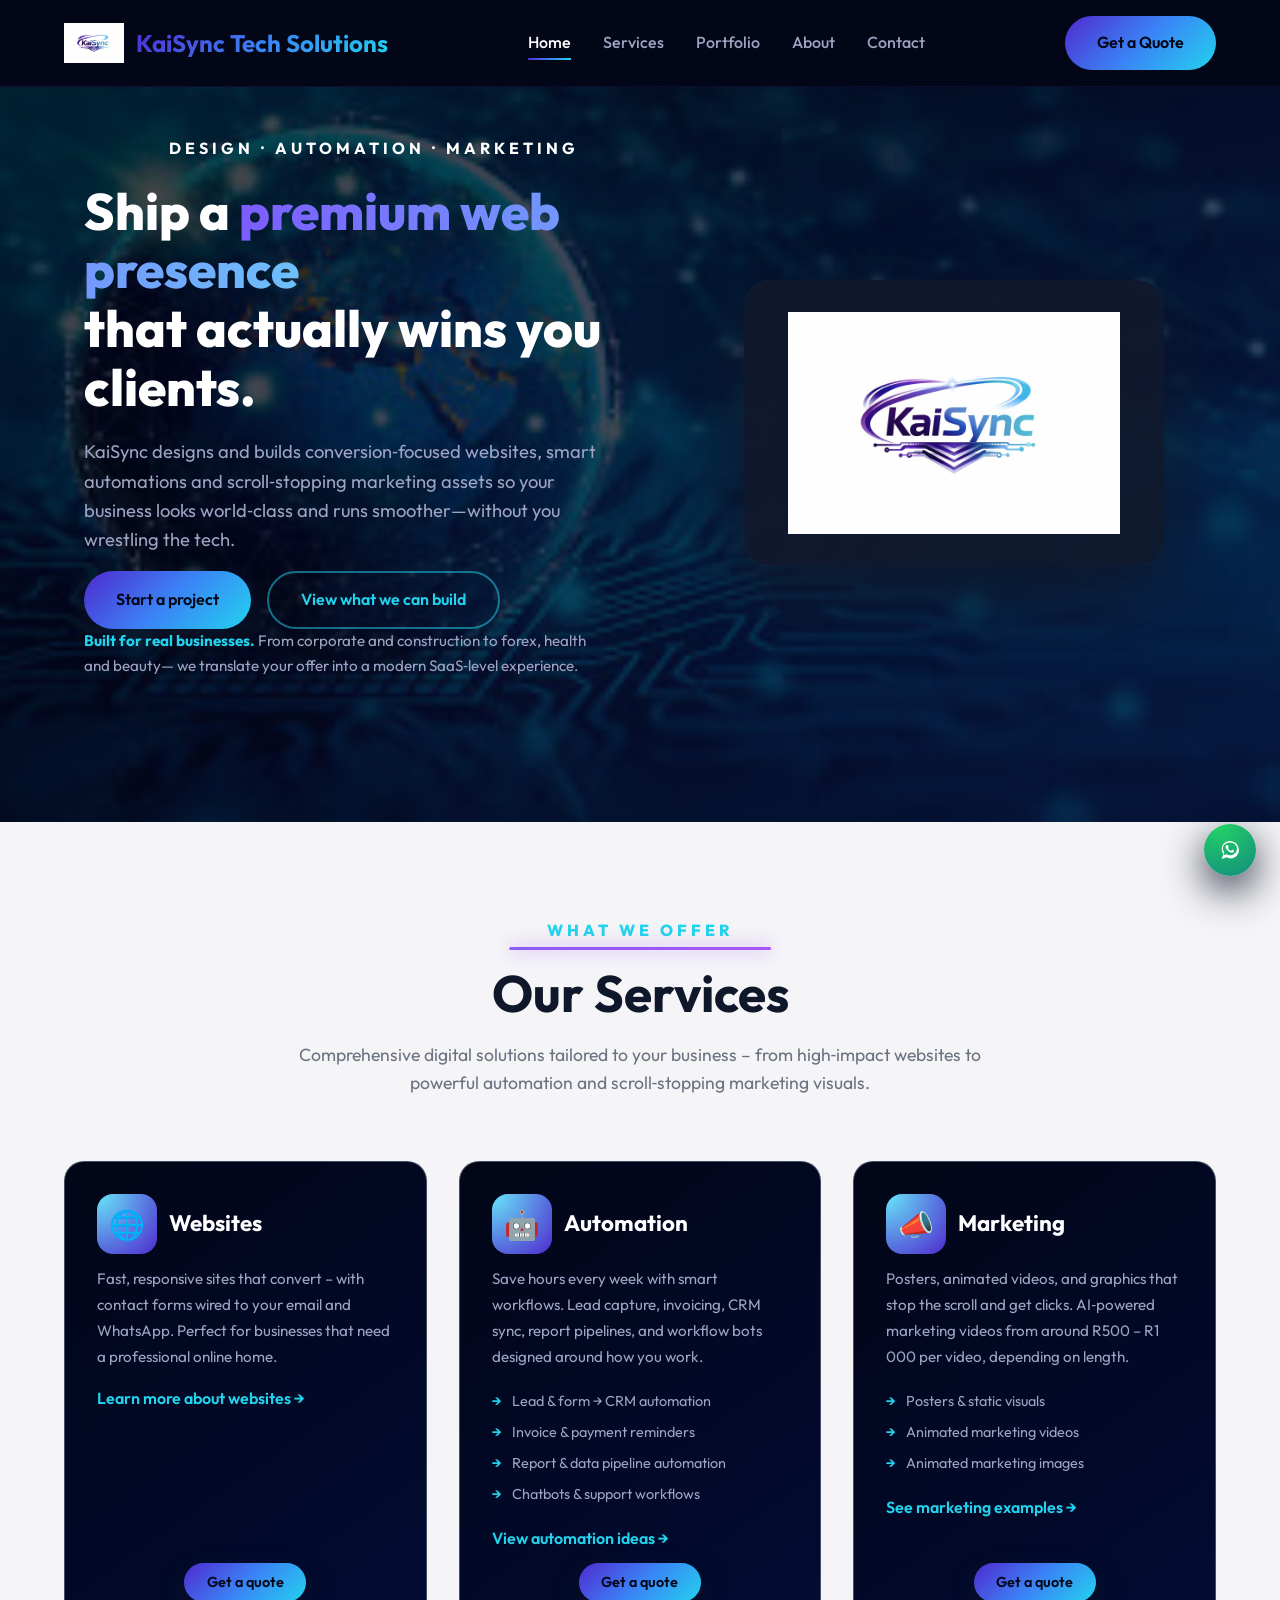
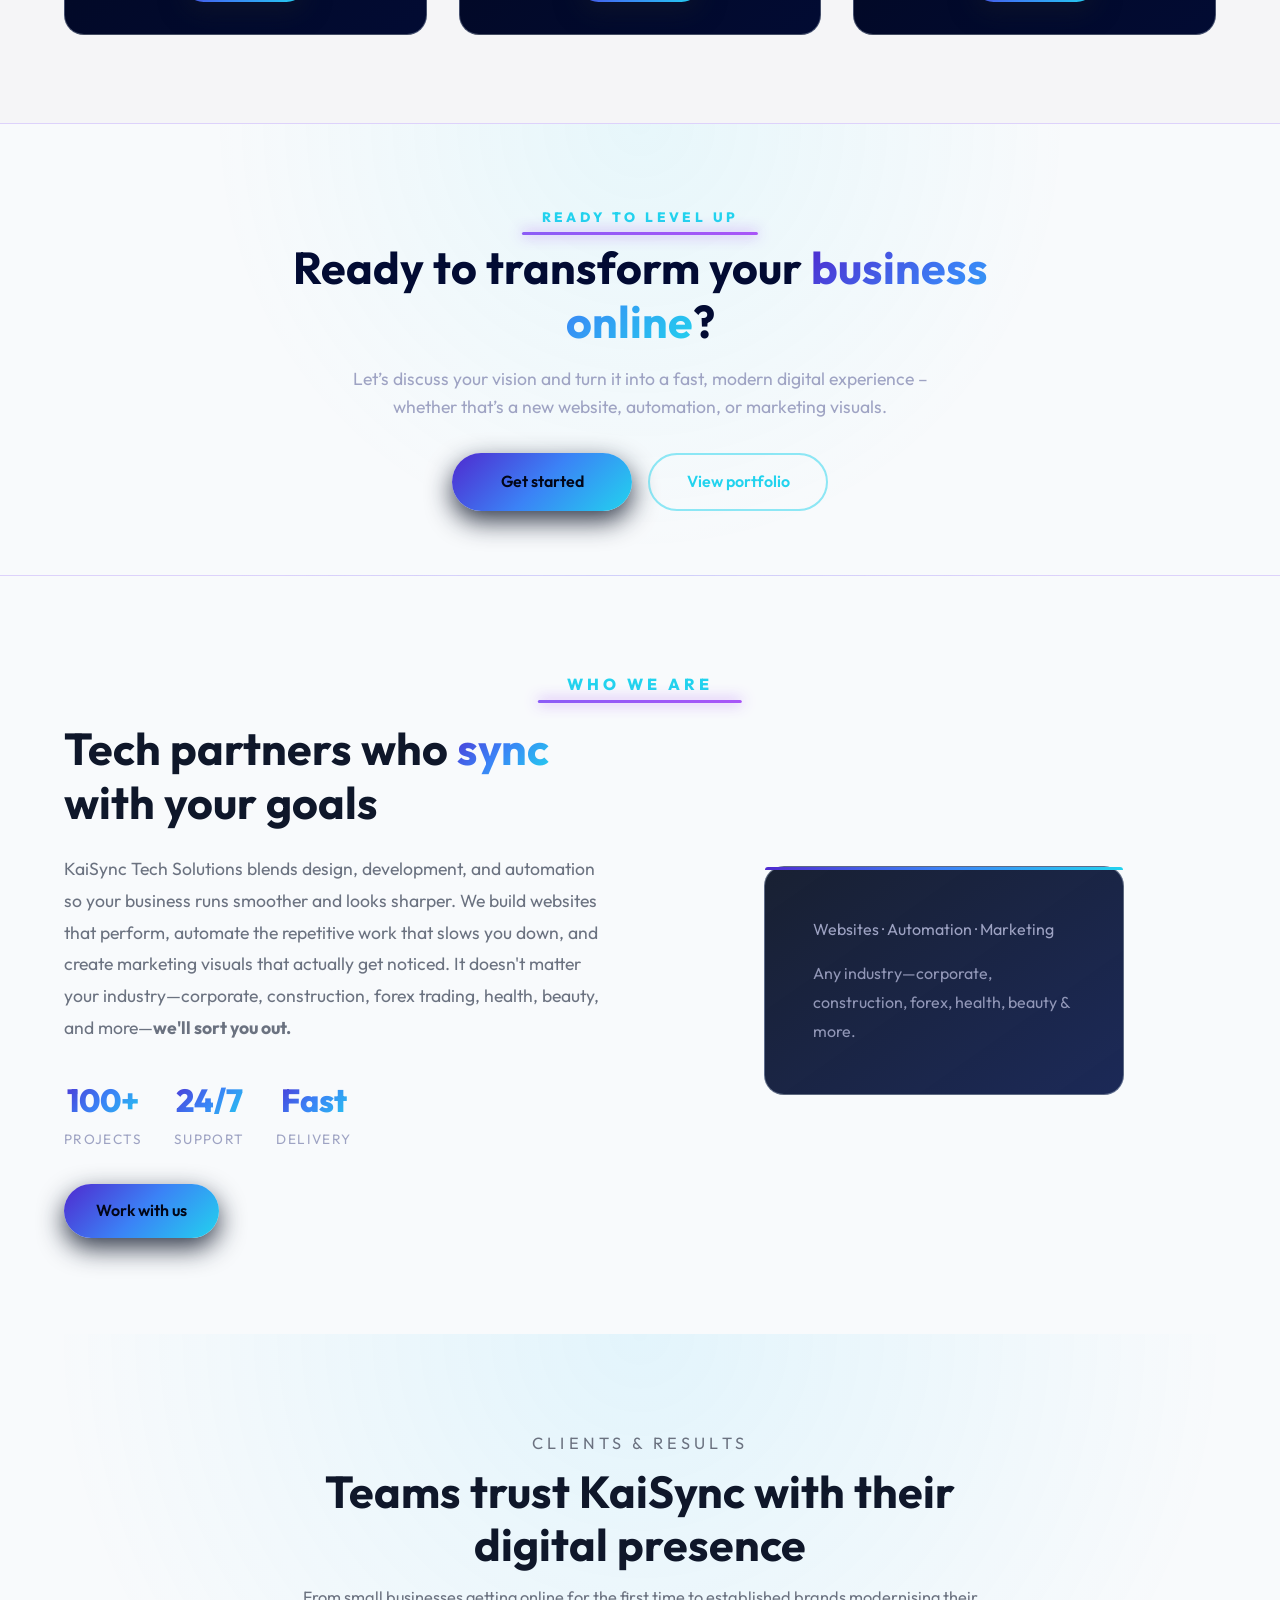
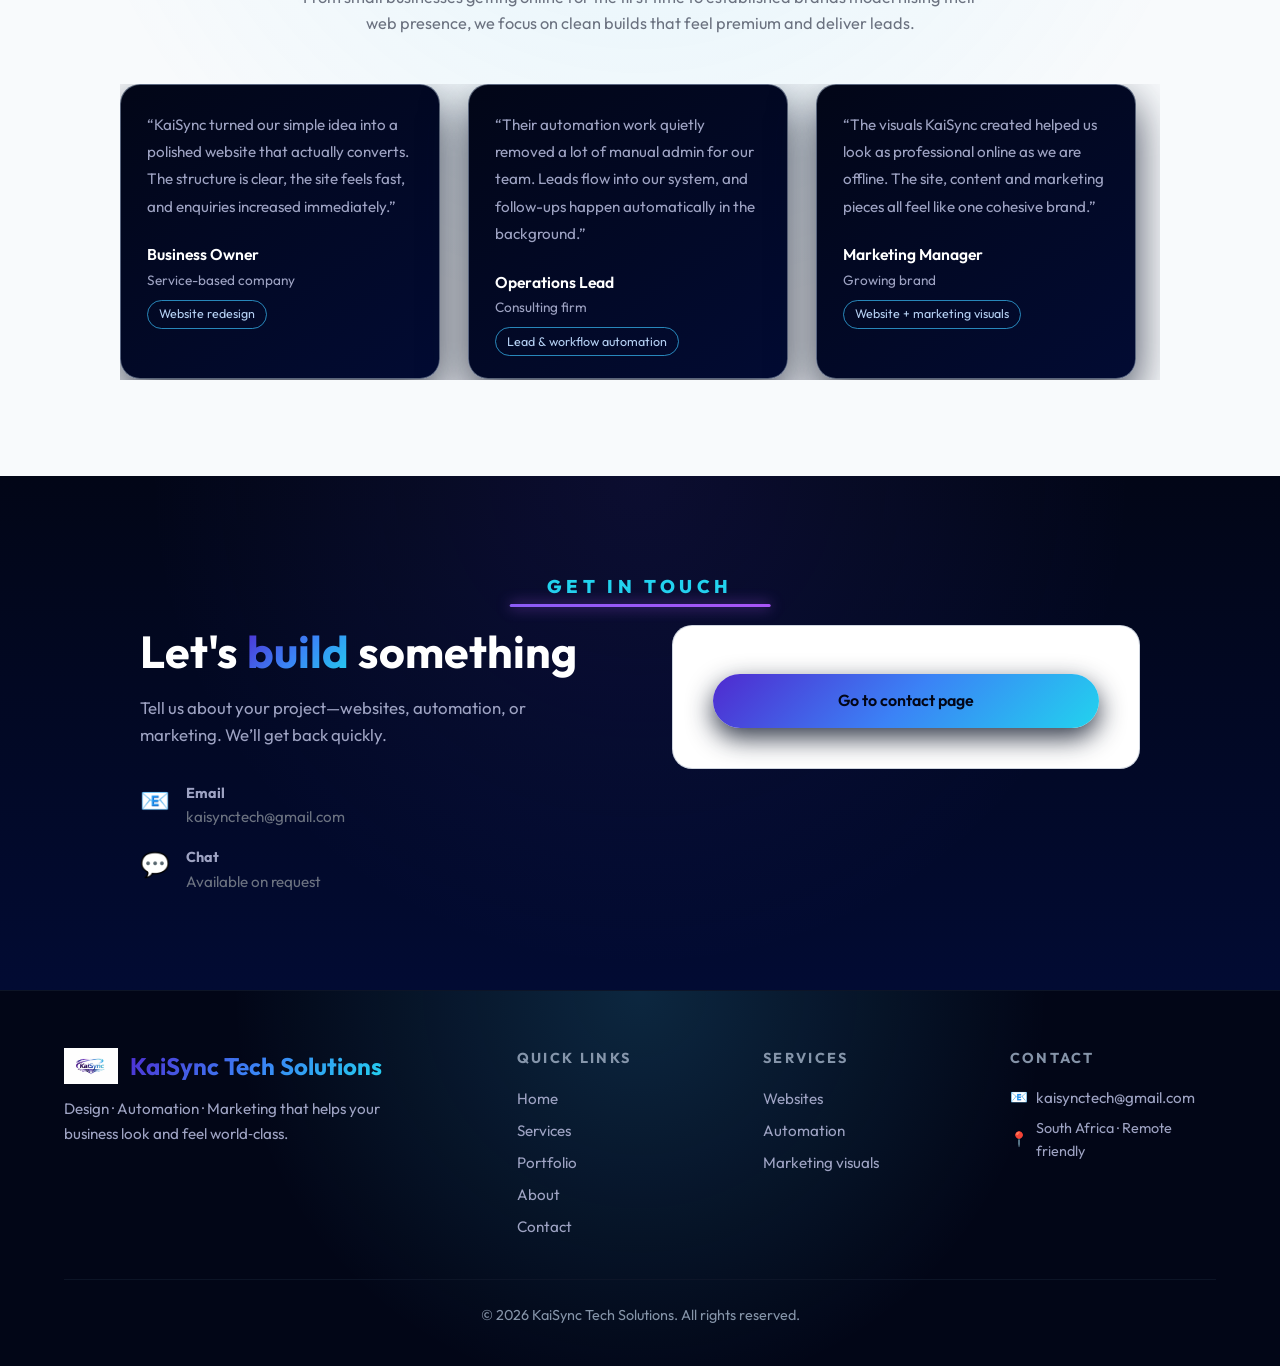
==== commit 6a55f716: "Embed Zapier chatbot Replace the onsite chatbot widget with a Zapier popup chatbot embed across all " ====
--- a/index.html
+++ b/index.html
@@ -336,36 +336,10 @@
                 <path fill="currentColor" d="M16 3C9.4 3 4 8.2 4 14.7c0 2.5.8 4.8 2.3 6.7L4 29l7-2.3c1.8 1 3.8 1.5 5.9 1.5 6.6 0 12-5.2 12-11.7C28.9 8.2 22.6 3 16 3Zm0 20.7c-1.8 0-3.5-.5-5-1.4l-.4-.2-4.2 1.4 1.4-4.1-.3-.4c-1.3-1.6-2-3.5-2-5.5C5.5 9.1 10.2 5 16 5c5.6 0 10.2 4.1 10.2 9.2 0 5.1-4.6 9.5-10.2 9.5Zm5.3-7.1c-.3-.2-1.7-.9-1.9-.9-.3-.1-.5-.2-.7.2-.2.3-.8.9-1 1.1-.2.2-.4.2-.7.1-.3-.2-1.2-.5-2.3-1.5-.8-.7-1.3-1.6-1.5-1.9-.2-.3 0-.4.1-.6.2-.2.3-.4.4-.6.1-.2.1-.3.2-.5.1-.2 0-.4 0-.6 0-.2-.7-1.7-1-2.3-.3-.6-.5-.5-.7-.5h-.6c-.2 0-.5.1-.8.4-.3.3-1.1 1-1.1 2.5s1.1 2.9 1.2 3.1c.2.2 2.1 3.3 5.1 4.5.7.3 1.3.5 1.8.6.8.2 1.5.2 2 .1.6-.1 1.7-.7 1.9-1.3.2-.6.2-1.1.1-1.3-.1-.3-.3-.4-.6-.6Z"/>
             </svg>
         </button>
-        <button id="chatbotFab" class="fab fab-chat" aria-label="Open KaiSync assistant">
-            <svg viewBox="0 0 32 32" aria-hidden="true">
-                <path fill="currentColor" d="M6 6h20v13H9l-5 5V6Zm2 2v11.17L9.17 18H24V8Z"/>
-            </svg>
-        </button>
     </div>
 
-    <div id="chatbotWidget" class="chatbot" aria-live="polite">
-        <div class="chatbot-header">
-            <div class="chatbot-header-left">
-                <span class="chatbot-title">KaiSync assistant</span>
-                <span class="chatbot-subtitle">Ask about websites, automation or marketing</span>
-                <span class="chatbot-status-pill">Typically replies within a day</span>
-            </div>
-            <button id="chatbotClose" class="chatbot-close-btn" type="button" aria-label="Close chat">×</button>
-        </div>
-        <div class="chatbot-body">
-            <div id="chatbotMessages" class="chatbot-messages"></div>
-            <div class="chatbot-quick">
-                <button class="chatbot-chip" data-prompt="I need a new business website.">New business website</button>
-                <button class="chatbot-chip" data-prompt="I want to automate lead capture and follow-ups.">Automate my leads</button>
-                <button class="chatbot-chip" data-prompt="I need marketing visuals for an upcoming campaign.">Marketing visuals</button>
-            </div>
-        </div>
-        <form id="chatbotForm" class="chatbot-input">
-            <input id="chatbotInput" type="text" placeholder="Type a question or short brief..." autocomplete="off" />
-            <button type="submit">Send</button>
-        </form>
-    </div>
-
+    <zapier-interfaces-chatbot-embed is-popup="true" chatbot-id="cmmvsacsm002qtq5f04vu93p2"></zapier-interfaces-chatbot-embed>
+    <script async type="module" src="https://interfaces.zapier.com/assets/web-components/zapier-interfaces/zapier-interfaces.esm.js"></script>
     <script src="script.js"></script>
 </body>
 </html>
--- a/styles.css
+++ b/styles.css
@@ -1254,6 +1254,18 @@
     display: flex;
     flex-direction: column;
     gap: 1.25rem;
+}
+
+.contact-form zapier-interfaces-page-embed {
+    width: 100%;
+    border-radius: 14px;
+    overflow: hidden;
+}
+
+@media (max-width: 640px) {
+    .contact-form zapier-interfaces-page-embed {
+        height: 680px !important;
+    }
 }
 
 .form-group input,
@@ -1719,11 +1731,17 @@
     }
 
     .footer-top {
-        flex-direction: column;
+        grid-template-columns: 1fr;
         text-align: center;
     }
-
-    .footer-nav {
+    
+    .footer-tagline {
+        max-width: none;
+        margin-left: auto;
+        margin-right: auto;
+    }
+
+    .footer-contact li {
         justify-content: center;
     }
 }
@@ -1765,12 +1783,88 @@
         padding: 100px 0 60px;
     }
 
+    .container {
+        padding: 0 18px;
+    }
+
+    .hero-eyebrow {
+        white-space: normal;
+        letter-spacing: 0.22em;
+        font-size: 0.95rem;
+    }
+
+    .hero-title {
+        font-size: clamp(1.9rem, 8vw, 2.6rem);
+    }
+
+    .hero-buttons {
+        width: 100%;
+        flex-direction: column;
+    }
+
+    .hero-buttons .btn {
+        width: 100%;
+    }
+
+    .hero-logo {
+        max-width: 320px;
+        padding: 1.4rem 1.6rem;
+        border-radius: 22px;
+    }
+
+    .floating-actions {
+        right: 1rem;
+        bottom: 1rem;
+        gap: 0.7rem;
+    }
+
+    .fab {
+        width: 48px;
+        height: 48px;
+    }
+
+    .testimonial-track {
+        gap: 1rem;
+        animation-duration: 40s;
+    }
+
+    .testimonial-card {
+        flex-basis: 280px;
+        max-width: 280px;
+    }
+
     .services-grid {
         grid-template-columns: 1fr;
+    }
+
+    .service-card {
+        padding: 1.6rem;
+    }
+
+    .service-card h3 {
+        font-size: 1.25rem;
+    }
+
+    .service-link-sub {
+        width: 100%;
+        max-width: 240px;
     }
 
     .about-stats {
         flex-direction: column;
         align-items: center;
     }
-}
+
+    .contact-inner {
+        width: 100%;
+        gap: 2rem;
+    }
+
+    .contact-form {
+        padding: 1.6rem;
+    }
+
+    .footer {
+        padding: 3rem 0 2rem;
+    }
+}
